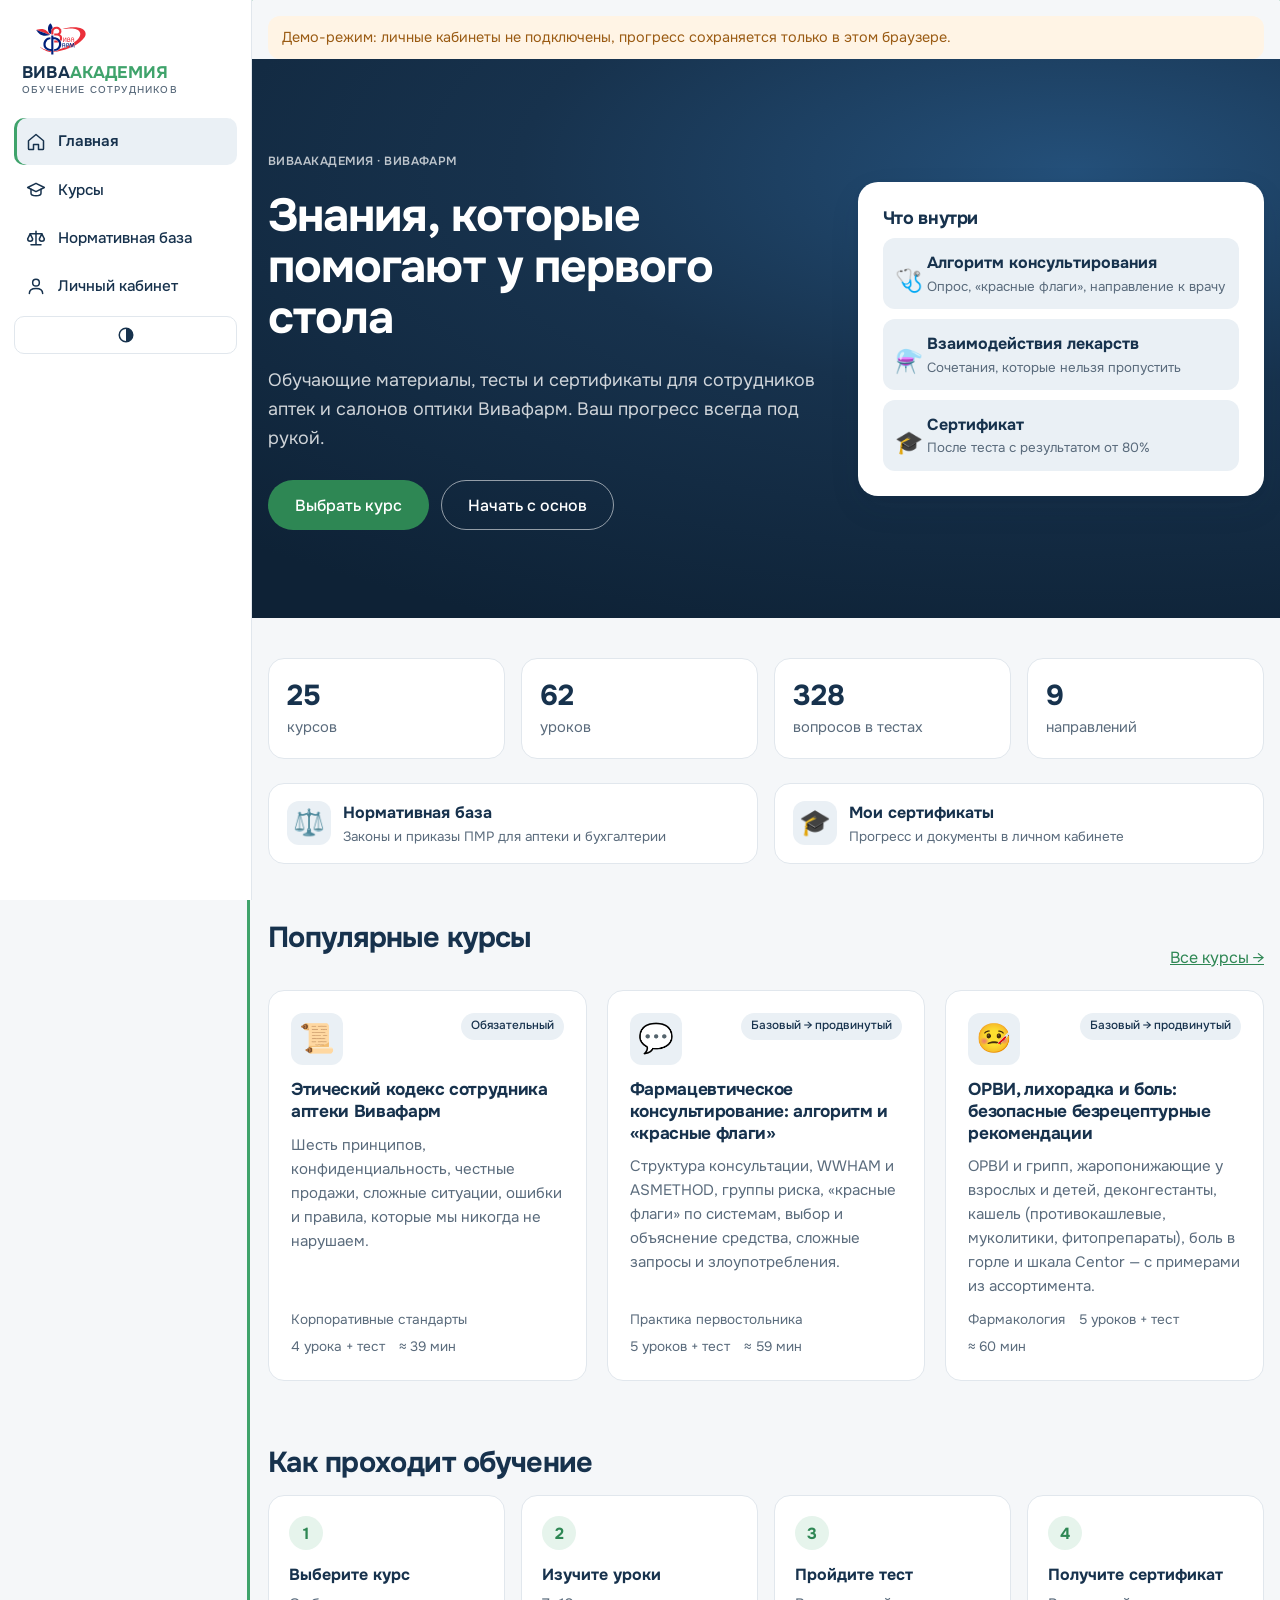
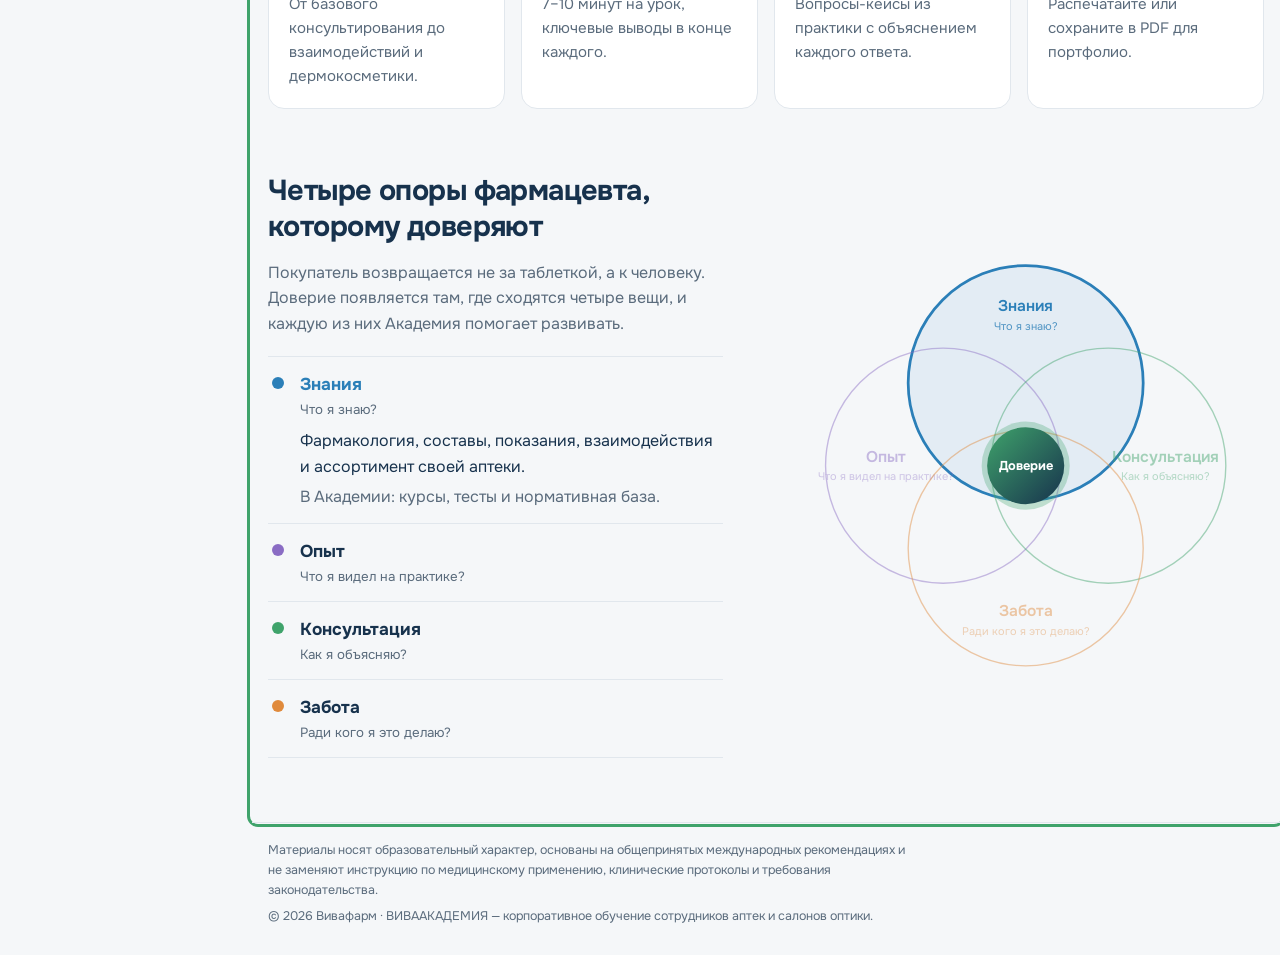
==== academy/index.html @ 9ed7f6a8 "Курсы для провизоров и фармацевтов, партия 1: консультирование, ОРВИ, аллергия, пищеварение - Каждый" ====
<!DOCTYPE html>
<html lang="ru">
<head>
  <meta charset="UTF-8">
  <meta name="viewport" content="width=device-width, initial-scale=1, viewport-fit=cover">
  <title>ВИВААКАДЕМИЯ — обучение сотрудников Вивафарм</title>
  <meta name="description" content="ВИВААКАДЕМИЯ — обучающая платформа сети аптек «Вивафарм»: курсы для фармацевтов и провизоров, тесты и сертификаты.">
  <meta name="theme-color" content="#17324d">
  <link rel="icon" type="image/svg+xml" href="img/logo-vivafarm.svg">
  <link rel="manifest" href="manifest.webmanifest">
  <link rel="apple-touch-icon" href="img/icon-180.png">
  <meta name="apple-mobile-web-app-capable" content="yes">
  <meta name="mobile-web-app-capable" content="yes">
  <meta name="apple-mobile-web-app-title" content="ВиваАкадемия">
  <meta name="apple-mobile-web-app-status-bar-style" content="default">
  <link rel="preconnect" href="https://fonts.googleapis.com">
  <link rel="preconnect" href="https://fonts.gstatic.com" crossorigin>
  <link href="https://fonts.googleapis.com/css2?family=Onest:wght@400;500;600;700&display=swap" rel="stylesheet">
  <link rel="stylesheet" href="css/style.css?v=__VERSION__">
</head>
<body>
  <a class="skip" href="#app">Перейти к содержанию</a>

  <header class="topbar">
    <div class="wrap topbar__inner">
      <a class="logo" href="#/" aria-label="ВИВААКАДЕМИЯ — на главную">
        <img class="logo__img" src="img/logo-vivafarm.svg" alt="Вивафарм" width="88" height="38">
        <span class="logo__divider" aria-hidden="true"></span>
        <span class="logo__text">ВИВА<b>АКАДЕМИЯ</b><small>обучение сотрудников</small></span>
      </a>
      <button class="menu-btn" aria-expanded="false" aria-controls="nav" aria-label="Меню">
        <span></span><span></span><span></span>
      </button>
      <nav id="nav" class="nav">
        <a href="#/" data-nav="home"><svg class="ico" viewBox="0 0 24 24" aria-hidden="true"><path d="M3 10.5 12 3l9 7.5V20a1 1 0 0 1-1 1h-5v-6h-6v6H4a1 1 0 0 1-1-1z"/></svg><span>Главная</span></a>
        <a href="#/courses" data-nav="courses"><svg class="ico" viewBox="0 0 24 24" aria-hidden="true"><path d="M2 9l10-5 10 5-10 5z"/><path d="M6 11.2V16c0 1.6 2.7 3 6 3s6-1.4 6-3v-4.8"/></svg><span>Курсы</span></a>
        <a href="#/events" data-nav="events"><svg class="ico" viewBox="0 0 24 24" aria-hidden="true"><rect x="3" y="5" width="18" height="16" rx="2"/><path d="M3 10h18M8 3v4M16 3v4"/></svg><span>Афиша</span></a>
        <a href="#/materials" data-nav="materials"><svg class="ico" viewBox="0 0 24 24" aria-hidden="true"><path d="M14 3H7a2 2 0 0 0-2 2v14a2 2 0 0 0 2 2h10a2 2 0 0 0 2-2V8z"/><path d="M14 3v5h5M9 13h6M9 17h6"/></svg><span>Материалы</span></a>
        <a href="#/law" data-nav="law"><svg class="ico" viewBox="0 0 24 24" aria-hidden="true"><path d="M12 4v16M6 20h12M5 7h14"/><path d="M5 7l-3 6a3 3 0 0 0 6 0zM19 7l-3 6a3 3 0 0 0 6 0z"/></svg><span>Нормативная база</span></a>
        <a href="#/profile" data-nav="profile"><svg class="ico" viewBox="0 0 24 24" aria-hidden="true"><circle cx="12" cy="8" r="4"/><path d="M4 21c0-4 3.6-6 8-6s8 2 8 6"/></svg><span>Личный кабинет</span></a>
        <a href="#/admin" data-nav="admin" hidden><svg class="ico" viewBox="0 0 24 24" aria-hidden="true"><path d="M4 20V11M10 20V5M16 20v-6M21 20H3"/></svg><span>Руководителю</span></a>
        <button class="nav-logout" type="button" hidden><svg class="ico" viewBox="0 0 24 24" aria-hidden="true"><path d="M15 4h4a1 1 0 0 1 1 1v14a1 1 0 0 1-1 1h-4M10 17l5-5-5-5M15 12H3"/></svg><span>Выйти</span></button>
        <button class="theme-btn" type="button" aria-label="Сменить тему"><svg viewBox="0 0 24 24" width="18" height="18" aria-hidden="true"><circle cx="12" cy="12" r="9" fill="none" stroke="currentColor" stroke-width="2"/><path d="M12 3a9 9 0 0 1 0 18z" fill="currentColor"/></svg></button>
      </nav>
    </div>
  </header>

  <main id="app" tabindex="-1"></main>

  <!-- Нижняя панель на телефоне: главное в одно касание -->
  <nav class="tabbar" aria-label="Быстрое меню">
    <a href="#/" data-nav="home"><svg class="ico" viewBox="0 0 24 24" aria-hidden="true"><path d="M3 10.5 12 3l9 7.5V20a1 1 0 0 1-1 1h-5v-6h-6v6H4a1 1 0 0 1-1-1z"/></svg><span>Главная</span></a>
    <a href="#/courses" data-nav="courses"><svg class="ico" viewBox="0 0 24 24" aria-hidden="true"><path d="M2 9l10-5 10 5-10 5z"/><path d="M6 11.2V16c0 1.6 2.7 3 6 3s6-1.4 6-3v-4.8"/></svg><span>Курсы</span></a>
    <a href="#/events" data-nav="events"><svg class="ico" viewBox="0 0 24 24" aria-hidden="true"><rect x="3" y="5" width="18" height="16" rx="2"/><path d="M3 10h18M8 3v4M16 3v4"/></svg><span>Афиша</span></a>
    <a href="#/materials" data-nav="materials"><svg class="ico" viewBox="0 0 24 24" aria-hidden="true"><path d="M14 3H7a2 2 0 0 0-2 2v14a2 2 0 0 0 2 2h10a2 2 0 0 0 2-2V8z"/><path d="M14 3v5h5M9 13h6M9 17h6"/></svg><span>Материалы</span></a>
    <a href="#/profile" data-nav="profile"><svg class="ico" viewBox="0 0 24 24" aria-hidden="true"><circle cx="12" cy="8" r="4"/><path d="M4 21c0-4 3.6-6 8-6s8 2 8 6"/></svg><span>Профиль</span></a>
  </nav>

  <footer class="footer">
    <div class="wrap footer__inner">
      <div class="footer__col">
        <h4>Обучение</h4>
        <a href="#/courses">Каталог курсов</a>
        <a href="#/profile">Личный кабинет</a>
        <a href="#/law">Нормативная база</a>
        <a href="#/law/buh">Бухгалтерия: касса и налоги</a>
      </div>
      <div class="footer__col">
        <h4>Вивафарм</h4>
        <a href="https://vivafarm.md" target="_blank" rel="noopener">Сайт сети аптек</a>
        <a href="https://vivafarm.md/catalog/" target="_blank" rel="noopener">Каталог товаров</a>
        <a href="https://vivafarm.md/contacts/stores/" target="_blank" rel="noopener">Список аптек</a>
      </div>
      <div class="footer__col footer__contacts">
        <h4>Контакты</h4>
        <a href="tel:1545">Телефон: 15-45</a>
        <a href="mailto:office@vivafarm.md">office@vivafarm.md</a>
        <span>г. Тирасполь, ул. XX Партсъезда, 58Б</span>
      </div>
      <p class="disclaimer">Материалы носят образовательный характер, основаны на общепринятых международных рекомендациях и не заменяют инструкцию по медицинскому применению, клинические протоколы и требования законодательства.</p>
      <p class="footer__copy">© 2026 Вивафарм · ВИВААКАДЕМИЯ — корпоративное обучение сотрудников аптек и салонов оптики.</p>
    </div>
  </footer>

  <dialog id="modal" class="modal"></dialog>
  <div id="toast" class="toast" role="status" aria-live="polite"></div>

  <script>window.APP_VERSION = '__VERSION__';</script>
  <script src="js/data.js?v=__VERSION__"></script>
  <script src="js/data-pro.js?v=__VERSION__"></script>
  <script src="js/data-viva.js?v=__VERSION__"></script>
  <script src="js/law.js?v=__VERSION__"></script>
  <script src="js/team.js?v=__VERSION__"></script>
  <script src="js/app.js?v=__VERSION__"></script>
</body>
</html>
---- academy/css/style.css ----
:root {
  --bg: #f7f7f7;
  --surface: #ffffff;
  --surface-2: #f2f3f6;
  --text: #333333;
  --heading: #1f1f1f;
  --muted: #6b6b6b;
  --border: #e5e5e5;
  --brand: #eb303a;
  --primary: #d1232e;
  --primary-strong: #ad1b25;
  --primary-soft: #fdecee;
  --on-primary: #ffffff;
  --navy: #001f7a;
  --navy-soft: #e9edf8;
  --accent: #23874f;
  --accent-soft: #e5f4eb;
  --warn: #b4540f;
  --warn-soft: #fdf1e6;
  --danger: #c4161c;
  --hero-bg: linear-gradient(115deg, #f6f1ea 0%, #fbf9f6 55%, #efe9e1 100%);
  --footer-bg: #333333;
  --shadow: 0 2px 4px rgba(0, 0, 0, .04), 0 10px 28px rgba(0, 0, 0, .07);
  --radius: 8px;
  --font-head: 'Montserrat', Arial, sans-serif;
  --font-body: 'Montserrat', Arial, sans-serif;
  color-scheme: light;
}

@media (prefers-color-scheme: dark) {
  :root:not([data-theme="light"]) {
    --bg: #121318;
    --surface: #1b1d24;
    --surface-2: #242731;
    --text: #e8e8ec;
    --heading: #f4f4f6;
    --muted: #a5a8b3;
    --border: #30333e;
    --brand: #ff5a62;
    --primary: #ff5a62;
    --primary-strong: #ff8086;
    --primary-soft: #3b1d21;
    --on-primary: #1b0a0c;
    --navy: #9db0ff;
    --navy-soft: #20263d;
    --accent: #52c785;
    --accent-soft: #16301f;
    --warn: #f0a062;
    --warn-soft: #3a2616;
    --danger: #ff7b80;
    --hero-bg: linear-gradient(115deg, #1d1b1a 0%, #18191d 55%, #1f1c1a 100%);
    --footer-bg: #0c0d10;
    --shadow: 0 2px 4px rgba(0, 0, 0, .3), 0 10px 28px rgba(0, 0, 0, .3);
    color-scheme: dark;
  }
}
:root[data-theme="dark"] {
  --bg: #121318;
  --surface: #1b1d24;
  --surface-2: #242731;
  --text: #e8e8ec;
  --heading: #f4f4f6;
  --muted: #a5a8b3;
  --border: #30333e;
  --brand: #ff5a62;
  --primary: #ff5a62;
  --primary-strong: #ff8086;
  --primary-soft: #3b1d21;
  --on-primary: #1b0a0c;
  --navy: #9db0ff;
  --navy-soft: #20263d;
  --accent: #52c785;
  --accent-soft: #16301f;
  --warn: #f0a062;
  --warn-soft: #3a2616;
  --danger: #ff7b80;
  --hero-bg: linear-gradient(115deg, #1d1b1a 0%, #18191d 55%, #1f1c1a 100%);
  --footer-bg: #0c0d10;
  --shadow: 0 2px 4px rgba(0, 0, 0, .3), 0 10px 28px rgba(0, 0, 0, .3);
  color-scheme: dark;
}

* { box-sizing: border-box; }
html { -webkit-text-size-adjust: 100%; }
body {
  margin: 0;
  background: var(--bg);
  color: var(--text);
  font: 16px/1.6 var(--font-body);
  min-height: 100vh;
  display: flex;
  flex-direction: column;
}
main { flex: 1; outline: none; }
h1, h2, h3 { font-family: var(--font-head); line-height: 1.25; margin: 0 0 .5em; }
h1 { font-size: clamp(1.8rem, 4.5vw, 2.8rem); letter-spacing: -.01em; }
h2 { font-size: clamp(1.35rem, 3vw, 1.8rem); }
h3 { font-size: 1.12rem; margin-top: 1.6em; }
p { margin: 0 0 1em; }
a { color: var(--primary); }
img { max-width: 100%; }
.muted { color: var(--muted); }
.wrap { max-width: 1120px; margin: 0 auto; padding: 0 16px; }
.narrow { max-width: 780px; }

.skip { position: absolute; left: -999px; top: 8px; background: var(--primary); color: #fff; padding: 8px 12px; border-radius: 8px; z-index: 100; }
.skip:focus { left: 8px; }
:focus-visible { outline: 3px solid var(--primary); outline-offset: 2px; border-radius: 6px; }

/* ── Header ── */
.topbar {
  position: sticky; top: 0; z-index: 20;
  background: color-mix(in srgb, var(--surface) 88%, transparent);
  backdrop-filter: blur(10px);
  border-bottom: 1px solid var(--border);
}
.topbar__inner { display: flex; align-items: center; justify-content: space-between; height: 64px; }
.logo { display: flex; align-items: center; gap: 10px; text-decoration: none; color: var(--text); }
.logo__mark { color: var(--primary); display: flex; }
.logo__text { font-family: var(--font-head); font-size: 1.15rem; font-weight: 600; }
.logo__text b { color: var(--primary); font-weight: 700; }
.nav { display: flex; align-items: center; gap: 4px; }
.nav a {
  text-decoration: none; color: var(--muted); font-weight: 500;
  padding: 8px 14px; border-radius: 10px;
}
.nav a:hover { color: var(--text); background: var(--surface-2); }
.nav a.active { color: var(--primary); background: var(--primary-soft); }
.theme-btn {
  border: 1px solid var(--border); background: var(--surface); color: var(--text);
  width: 38px; height: 38px; border-radius: 10px; cursor: pointer; margin-left: 6px;
  display: inline-grid; place-items: center;
}
.menu-btn { display: none; background: none; border: 0; padding: 8px; cursor: pointer; }
.menu-btn span { display: block; width: 22px; height: 2px; background: var(--text); margin: 5px 0; border-radius: 2px; }

@media (max-width: 1300px) {
  .menu-btn { display: block; }
  .nav {
    position: absolute; top: 64px; left: 0; right: 0;
    flex-direction: column; align-items: stretch; gap: 0;
    background: var(--surface); border-bottom: 1px solid var(--border);
    padding: 8px 16px 16px; display: none;
  }
  .nav.open { display: flex; }
  .nav a { padding: 12px; }
  .theme-btn { margin: 8px 0 0; width: 100%; }
}

/* ── Buttons ── */
.btn {
  display: inline-flex; align-items: center; justify-content: center; gap: 8px;
  font: 600 .98rem var(--font-body);
  padding: 12px 22px; border-radius: 12px; border: 1px solid transparent;
  cursor: pointer; text-decoration: none; transition: transform .15s, background .15s;
}
.btn:active { transform: translateY(1px); }
.btn--primary { background: var(--primary); color: var(--on-primary); }
.btn--primary:hover { background: var(--primary-strong); }
.btn--ghost { background: var(--surface); color: var(--text); border-color: var(--border); }
.btn--ghost:hover { background: var(--surface-2); }
.btn--sm { padding: 8px 14px; font-size: .9rem; border-radius: 10px; }
.btn[disabled] { opacity: .5; cursor: not-allowed; }
.btn-row { display: flex; flex-wrap: wrap; gap: 12px; }

/* ── Hero ── */
.hero { padding: 56px 0 40px; }
.hero__grid { display: grid; grid-template-columns: 1.15fr .85fr; gap: 40px; align-items: center; }
.eyebrow {
  display: inline-block; font-size: .82rem; font-weight: 600; letter-spacing: .04em; text-transform: uppercase;
  color: var(--accent); background: var(--accent-soft); padding: 6px 12px; border-radius: 999px; margin-bottom: 16px;
}
.hero p.lead { font-size: 1.15rem; color: var(--muted); max-width: 560px; margin-bottom: 28px; }
.hero__card {
  background: var(--surface); border: 1px solid var(--border); border-radius: 24px; padding: 24px;
  box-shadow: var(--shadow);
}
.hero__card h3 { margin-top: 0; }
.mini-list { list-style: none; padding: 0; margin: 0; display: grid; gap: 10px; }
.mini-list li { display: flex; gap: 12px; align-items: center; padding: 12px; background: var(--surface-2); border-radius: 12px; }
.mini-list .ico { font-size: 1.4rem; }
.mini-list small { display: block; color: var(--muted); }
@media (max-width: 860px) { .hero__grid { grid-template-columns: 1fr; } .hero { padding-top: 32px; } }

.stats { display: grid; grid-template-columns: repeat(4, 1fr); gap: 16px; margin: 8px 0 56px; }
.stat { background: var(--surface); border: 1px solid var(--border); border-radius: var(--radius); padding: 18px; }
.stat b { display: block; font: 700 1.8rem var(--font-head); color: var(--primary); }
.stat span { color: var(--muted); font-size: .92rem; }
@media (max-width: 720px) { .stats { grid-template-columns: repeat(2, 1fr); } }

.section { margin-bottom: 64px; }
.section__head { display: flex; justify-content: space-between; align-items: end; gap: 16px; flex-wrap: wrap; margin-bottom: 20px; }
.section__head p { margin: 0; color: var(--muted); }

.how { display: grid; grid-template-columns: repeat(4, 1fr); gap: 16px; counter-reset: how; }
.how div { background: var(--surface); border: 1px solid var(--border); border-radius: var(--radius); padding: 20px; position: relative; }
.how div::before {
  counter-increment: how; content: counter(how);
  display: inline-grid; place-items: center; width: 34px; height: 34px; border-radius: 10px;
  background: var(--primary-soft); color: var(--primary); font: 700 1rem var(--font-head); margin-bottom: 12px;
}
.how b { display: block; margin-bottom: 4px; }
.how p { margin: 0; color: var(--muted); font-size: .94rem; }
@media (max-width: 860px) { .how { grid-template-columns: 1fr 1fr; } }
@media (max-width: 520px) { .how { grid-template-columns: 1fr; } }

/* ── Courses grid ── */
.filters { display: flex; flex-wrap: wrap; gap: 8px; margin-bottom: 16px; }
.chip {
  border: 1px solid var(--border); background: var(--surface); color: var(--text);
  padding: 8px 14px; border-radius: 999px; cursor: pointer; font: 500 .9rem var(--font-body);
}
.chip[aria-pressed="true"] { background: var(--primary); border-color: var(--primary); color: var(--on-primary); }
.search {
  width: 100%; max-width: 420px; padding: 12px 16px; border-radius: 12px;
  border: 1px solid var(--border); background: var(--surface); color: var(--text); font: inherit; margin-bottom: 16px;
}
.grid { display: grid; grid-template-columns: repeat(auto-fill, minmax(300px, 1fr)); gap: 20px; }
@media (max-width: 360px) { .grid { grid-template-columns: 1fr; } }
.card {
  background: var(--surface); border: 1px solid var(--border); border-radius: var(--radius);
  padding: 22px; display: flex; flex-direction: column; gap: 10px;
  text-decoration: none; color: inherit; transition: transform .15s, box-shadow .15s, border-color .15s;
}
.card:hover { transform: translateY(-2px); box-shadow: var(--shadow); border-color: var(--primary); }
.card__top { display: flex; justify-content: space-between; align-items: start; gap: 8px; }
.card__icon { font-size: 1.8rem; width: 52px; height: 52px; display: grid; place-items: center; background: var(--surface-2); border-radius: 14px; }
.card h3 { margin: 4px 0 0; font-size: 1.08rem; }
.card p { margin: 0; color: var(--muted); font-size: .94rem; flex: 1; }
.meta { display: flex; flex-wrap: wrap; gap: 6px 14px; color: var(--muted); font-size: .85rem; }
.badge { font-size: .76rem; font-weight: 600; padding: 4px 10px; border-radius: 999px; background: var(--primary-soft); color: var(--primary); white-space: nowrap; }
.badge--done { background: var(--accent-soft); color: var(--accent); }
.empty { padding: 40px; text-align: center; color: var(--muted); background: var(--surface); border: 1px dashed var(--border); border-radius: var(--radius); }

.progress { height: 8px; background: var(--surface-2); border-radius: 99px; overflow: hidden; }
.progress > i { display: block; height: 100%; background: var(--accent); border-radius: 99px; transition: width .4s; }

/* ── Course page ── */
.crumbs { font-size: .9rem; color: var(--muted); margin: 24px 0 16px; }
.crumbs a { color: var(--muted); }
.course-head {
  background: var(--surface); border: 1px solid var(--border); border-radius: 24px; padding: 28px;
  display: grid; grid-template-columns: 1fr 280px; gap: 28px; margin-bottom: 28px;
}
.course-head .card__icon { width: 64px; height: 64px; font-size: 2.2rem; margin-bottom: 12px; }
.course-head aside { background: var(--surface-2); border-radius: var(--radius); padding: 20px; align-self: start; }
.course-head aside .btn { width: 100%; margin-top: 14px; }
@media (max-width: 820px) { .course-head { grid-template-columns: 1fr; padding: 20px; } }

.lesson-list { list-style: none; padding: 0; margin: 0 0 28px; display: grid; gap: 10px; }
.lesson-list a {
  display: flex; align-items: center; gap: 14px; padding: 16px 18px;
  background: var(--surface); border: 1px solid var(--border); border-radius: 14px;
  text-decoration: none; color: var(--text);
}
.lesson-list a:hover { border-color: var(--primary); }
.lesson-num {
  flex: none; width: 36px; height: 36px; border-radius: 50%; display: grid; place-items: center;
  background: var(--surface-2); color: var(--muted); font-weight: 600;
}
.done .lesson-num { background: var(--accent); color: var(--on-primary); }
.lesson-list .t { flex: 1; }
.lesson-list small { color: var(--muted); }
.quiz-link .lesson-num { background: var(--primary-soft); color: var(--primary); }

/* ── Lesson ── */
.lesson { background: var(--surface); border: 1px solid var(--border); border-radius: 24px; padding: clamp(20px, 4vw, 40px); margin-bottom: 24px; }
.lesson h1 { font-size: clamp(1.5rem, 3.5vw, 2.1rem); }
.lesson ul, .lesson ol { padding-left: 1.3em; }
.lesson li { margin-bottom: .4em; }
.note { background: var(--primary-soft); border-left: 4px solid var(--primary); padding: 14px 18px; border-radius: 10px; margin: 20px 0; }
.note.warn { background: var(--warn-soft); border-color: var(--warn); }
.flags li::marker { content: '⚑  '; color: var(--danger); }
.steps { display: grid; gap: 8px; margin: 16px 0; }
.step { display: flex; flex-wrap: wrap; gap: 4px 10px; align-items: baseline; padding: 12px 16px; background: var(--surface-2); border-radius: 12px; }
.step b { color: var(--primary); font-family: var(--font-head); }
.step span { color: var(--muted); }
.dialog { border: 1px solid var(--border); border-radius: 14px; padding: 16px 18px; margin: 16px 0; background: var(--bg); }
.dialog p { margin: 0 0 .6em; }
.dialog p:last-child { margin: 0; }
.dialog em { font-style: normal; font-weight: 600; color: var(--primary); }
.pair { padding: 14px 16px; border: 1px solid var(--border); border-radius: 12px; margin-bottom: 10px; }
.pair b { display: block; color: var(--danger); margin-bottom: 2px; }
.pair span { color: var(--muted); }
.takeaways { background: var(--accent-soft); border-radius: var(--radius); padding: 20px 24px; margin-top: 28px; }
.takeaways h3 { margin-top: 0; color: var(--accent); }
.takeaways ul { margin: 0; }
.lesson-nav { display: flex; justify-content: space-between; gap: 12px; flex-wrap: wrap; margin-bottom: 48px; }

/* ── Quiz ── */
.quiz { background: var(--surface); border: 1px solid var(--border); border-radius: 24px; padding: clamp(20px, 4vw, 36px); margin-bottom: 48px; }
.quiz__top { display: flex; justify-content: space-between; color: var(--muted); font-size: .9rem; margin-bottom: 10px; }
.quiz .progress { margin-bottom: 24px; }
.quiz h2 { font-size: 1.3rem; }
.options { display: grid; gap: 10px; margin: 20px 0; }
.option {
  text-align: left; padding: 14px 16px; border-radius: 12px; border: 2px solid var(--border);
  background: var(--surface); color: var(--text); font: inherit; cursor: pointer;
}
.option:hover:not([disabled]) { border-color: var(--primary); }
.option.correct { border-color: var(--accent); background: var(--accent-soft); }
.option.wrong { border-color: var(--danger); background: var(--warn-soft); }
.option[disabled] { cursor: default; }
.explain { padding: 14px 16px; border-radius: 12px; background: var(--surface-2); margin-bottom: 20px; }
.result { text-align: center; padding: 12px 0; }
.result__score { font: 700 3.4rem var(--font-head); color: var(--primary); }
.result.pass .result__score { color: var(--accent); }

/* ── Profile ── */
.profile-grid { display: grid; grid-template-columns: 320px 1fr; gap: 24px; margin: 24px 0 48px; align-items: start; }
@media (max-width: 860px) { .profile-grid { grid-template-columns: 1fr; } }
.panel { background: var(--surface); border: 1px solid var(--border); border-radius: var(--radius); padding: 22px; }
.panel h3 { margin-top: 0; }
.field { display: grid; gap: 6px; margin-bottom: 14px; }
.field input {
  padding: 12px 14px; border-radius: 10px; border: 1px solid var(--border); background: var(--bg); color: var(--text); font: inherit;
}
.ring { width: 140px; height: 140px; margin: 8px auto 16px; display: block; }
.row-list { list-style: none; padding: 0; margin: 0; display: grid; gap: 10px; }
.row-list li { display: flex; align-items: center; gap: 14px; padding: 14px; border: 1px solid var(--border); border-radius: 12px; flex-wrap: wrap; }
.row-list .grow { flex: 1; min-width: 180px; }
.row-list .progress { margin-top: 8px; }

/* ── Certificate ── */
.cert-wrap { padding: 24px 0 48px; }
.cert {
  background: #fffdf8; color: #17313d; max-width: 900px; margin: 0 auto 24px;
  border: 10px solid #13708a; outline: 2px solid #c9a24a; outline-offset: -22px;
  padding: clamp(28px, 6vw, 64px); text-align: center; border-radius: 6px;
}
.cert .logo__text { font-size: 1.4rem; }
.cert .logo__text b { color: #13708a; }
.cert h1 { font-size: clamp(1.6rem, 5vw, 2.6rem); color: #13708a; margin: 20px 0 6px; letter-spacing: .06em; text-transform: uppercase; }
.cert .name { font: 600 clamp(1.4rem, 4vw, 2.2rem) var(--font-head); border-bottom: 2px solid #c9a24a; display: inline-block; padding: 0 20px 6px; margin: 16px 0; }
.cert .course { font-size: 1.2rem; font-weight: 600; margin: 8px 0 24px; }
.cert .cert__foot { display: flex; justify-content: space-between; gap: 16px; flex-wrap: wrap; font-size: .9rem; color: #5b7380; margin-top: 32px; }

.toast {
  position: fixed; left: 50%; bottom: 24px; transform: translateX(-50%) translateY(120px);
  background: var(--text); color: var(--bg); padding: 12px 20px; border-radius: 12px; font-weight: 500;
  transition: transform .3s, opacity .3s; z-index: 50; max-width: calc(100% - 32px);
  opacity: 0; visibility: hidden;
}
.toast.show { transform: translateX(-50%) translateY(0); opacity: 1; visibility: visible; }

/* ── Footer ── */
.footer { border-top: 1px solid var(--border); background: var(--surface); padding: 28px 0; margin-top: auto; }
.footer__inner { display: grid; grid-template-columns: 1fr 2fr; gap: 24px; }
.footer p { margin: 6px 0 0; font-size: .9rem; }
.disclaimer { color: var(--muted); }
@media (max-width: 720px) { .footer__inner { grid-template-columns: 1fr; } }

@media print {
  .topbar, .footer, .no-print, .toast, .skip { display: none !important; }
  body { background: #fff; }
  .cert-wrap { padding: 0; }
  .cert { margin: 0; max-width: none; }
}

@media (prefers-reduced-motion: reduce) {
  * { transition: none !important; }
}

/* ── Личные кабинеты ── */
.nav-logout {
  border: 0; background: none; color: var(--muted); font: 500 1rem var(--font-body);
  padding: 8px 14px; border-radius: 10px; cursor: pointer;
}
.nav-logout:hover { color: var(--text); background: var(--surface-2); }
[hidden] { display: none !important; }
.small { font-size: .88rem; }
.btn--block { width: 100%; }
.btn--danger { background: var(--danger); color: var(--on-primary); }
.demo-banner {
  margin: 16px 0 0; padding: 10px 14px; border-radius: 12px;
  background: var(--warn-soft); color: var(--warn); font-size: .9rem;
}
.form-error { margin: 0 0 12px; padding: 10px 14px; border-radius: 10px; background: var(--warn-soft); color: var(--danger); font-size: .92rem; }
.auth { padding: 40px 16px 64px; display: flex; justify-content: center; }
.auth__panel { width: 100%; max-width: 440px; padding: 28px; }
.auth__panel h1 { font-size: 1.6rem; }
.auth__alt { margin: 18px 0 0; text-align: center; color: var(--muted); }
.field input, .field textarea, .field select, .toolbar select, .toolbar .search {
  width: 100%; padding: 11px 14px; border-radius: 10px; border: 1px solid var(--border);
  background: var(--bg); color: var(--text); font: inherit;
}
.field textarea { resize: vertical; font-size: .92rem; }
.field label { font-weight: 500; font-size: .94rem; }
.field-row { display: grid; grid-template-columns: 1fr 1fr; gap: 12px; }
@media (max-width: 520px) { .field-row { grid-template-columns: 1fr; } }
.input-with-btn { display: flex; gap: 8px; }
.input-with-btn input { flex: 1; min-width: 0; }
.check { display: flex; align-items: center; gap: 8px; margin-bottom: 14px; cursor: pointer; }
.check input { width: 18px; height: 18px; accent-color: var(--primary); }
.panel-details { margin-top: 16px; border-top: 1px solid var(--border); padding-top: 12px; }
.panel-details summary { cursor: pointer; font-weight: 500; margin-bottom: 12px; }
.cert__verify { font-size: .78rem; color: #5b7380; margin: 14px 0 0; word-break: break-all; }
code { background: var(--surface-2); padding: 1px 6px; border-radius: 6px; font-size: .9em; }

/* Кабинет руководителя */
.admin-grid { display: grid; grid-template-columns: 1fr 300px; gap: 20px; margin-bottom: 48px; align-items: start; }
.admin-side { display: grid; gap: 20px; }
@media (max-width: 1000px) { .admin-grid { grid-template-columns: 1fr; } }
.toolbar { display: grid; grid-template-columns: 1fr 180px 160px; gap: 10px; margin-bottom: 8px; }
.toolbar .search { max-width: none; margin: 0; }
@media (max-width: 720px) { .toolbar { grid-template-columns: 1fr; } }
.table-wrap { overflow-x: auto; margin: 0 -22px -22px; padding: 0 22px 22px; }
.table { width: 100%; border-collapse: collapse; min-width: 680px; font-size: .94rem; }
.table th { text-align: left; font-weight: 600; color: var(--muted); font-size: .82rem; text-transform: uppercase; letter-spacing: .03em; padding: 10px 8px; border-bottom: 1px solid var(--border); }
.table td { padding: 12px 8px; border-bottom: 1px solid var(--border); vertical-align: top; }
.table td small { display: block; color: var(--muted); font-size: .82rem; }
.table .t-progress { min-width: 120px; }
.table .t-progress span { display: block; font-weight: 600; margin-bottom: 4px; }
.table .t-num { white-space: nowrap; }
.table .t-actions { text-align: right; }
.table tr.is-blocked td { opacity: .55; }
.detail-row td { background: var(--surface-2); }
.link-btn { background: none; border: 0; padding: 0; color: var(--text); font: inherit; cursor: pointer; text-align: left; }
.link-btn:hover { color: var(--primary); text-decoration: underline; }
.detail-list { list-style: none; margin: 0; padding: 0; display: grid; gap: 8px; }
.detail-list li { display: flex; justify-content: space-between; align-items: center; gap: 10px; flex-wrap: wrap; }
.badge--warn { background: var(--warn-soft); color: var(--warn); }
.branch-list { list-style: none; margin: 0; padding: 0; display: grid; gap: 14px; }
.branch-list small { display: block; color: var(--muted); margin-bottom: 4px; }

.modal {
  border: 1px solid var(--border); border-radius: 20px; padding: 0; width: min(560px, calc(100% - 32px));
  background: var(--surface); color: var(--text); box-shadow: var(--shadow);
}
.modal::backdrop { background: rgba(8, 24, 31, .5); }
.modal__body { padding: 24px; max-height: calc(100vh - 64px); overflow-y: auto; }
.modal__body h2 { margin-bottom: 16px; }
.danger-zone { display: flex; gap: 10px; flex-wrap: wrap; margin-top: 20px; padding-top: 16px; border-top: 1px solid var(--border); }
.cred-list { max-height: 260px; overflow-y: auto; padding-left: 1.2em; font-size: .92rem; }

/* ═════════ Фирменный стиль «Вивафарм» ═════════
   Красный #EB303A и тёмно-синий #001F7A из логотипа, Montserrat,
   строгие формы и прописные кнопки — как на vivafarm.md. */

body { font-size: 15px; line-height: 1.65; }
h1, h2, h3 { color: var(--heading); font-weight: 700; letter-spacing: 0; }
h1 { font-size: clamp(1.7rem, 4vw, 2.5rem); }
a { color: var(--primary); }
:focus-visible { outline-color: var(--brand); }

/* Шапка */
.topbar { background: var(--surface); backdrop-filter: none; }
.topbar__inner { height: 76px; }
.logo { gap: 14px; }
.logo__img { height: 40px; width: auto; display: block; }
.logo__divider { width: 1px; height: 34px; background: var(--border); }
.logo__text { font-size: 1.05rem; font-weight: 700; line-height: 1.1; color: var(--navy); }
.logo__text b { color: var(--brand); }
.logo__text small {
  display: block; font-size: .62rem; font-weight: 500; color: var(--muted);
  text-transform: uppercase; letter-spacing: .12em; margin-top: 3px;
}
@media (max-width: 420px) { .logo__divider, .logo__text small { display: none; } .logo { gap: 10px; } .logo__img { height: 34px; } }
.nav a, .nav-logout { color: var(--text); font-size: .9rem; font-weight: 500; border-radius: 0; padding: 8px 12px; }
.nav a:hover, .nav-logout:hover { background: none; color: var(--brand); }
.nav a.active { background: none; color: var(--brand); box-shadow: inset 0 -2px 0 var(--brand); }
.theme-btn { border-radius: 4px; }
@media (max-width: 1300px) {
  .nav { top: 76px; }
  .nav a.active { box-shadow: inset 3px 0 0 var(--brand); }
}

/* Кнопки */
.btn {
  border-radius: 4px; text-transform: uppercase; letter-spacing: .08em;
  font: 600 .78rem var(--font-body); padding: 15px 26px;
}
.btn--primary { background: var(--primary); color: var(--on-primary); }
.btn--primary:hover { background: var(--primary-strong); }
.btn--ghost { background: transparent; color: var(--primary); border-color: color-mix(in srgb, var(--primary) 45%, transparent); }
.btn--ghost:hover { background: var(--primary-soft); }
.btn--sm { padding: 10px 16px; font-size: .72rem; border-radius: 4px; }
.btn--danger { background: var(--danger); }

/* Первый экран */
.hero { background: var(--hero-bg); padding: 64px 0 56px; margin-bottom: 40px; border-bottom: 1px solid var(--border); }
.eyebrow {
  background: none; padding: 0; border-radius: 0; color: var(--muted);
  font-weight: 500; font-size: .74rem; letter-spacing: .14em; margin-bottom: 18px;
}
.hero p.lead { font-size: 1.12rem; color: var(--text); }
.hero__card { border-radius: var(--radius); box-shadow: var(--shadow); border-color: transparent; }
.mini-list li { border-radius: 6px; }
.stat { border-radius: var(--radius); }
.stat b { color: var(--navy); }

/* Карточки курсов */
.card { border-radius: 6px; }
.card:hover { transform: none; border-color: var(--brand); box-shadow: var(--shadow); }
.card__icon { border-radius: 6px; }
.badge {
  border-radius: 3px; background: var(--navy-soft); color: var(--navy);
  text-transform: uppercase; letter-spacing: .06em; font-size: .66rem; padding: 4px 8px;
}
.badge--done { background: var(--accent-soft); color: var(--accent); }
.badge--warn { background: var(--warn-soft); color: var(--warn); }

/* Фильтры — вкладки с красным подчёркиванием, как «Хит / Советуем / Новинка» */
.filters { gap: 4px 22px; border-bottom: 1px solid var(--border); margin-bottom: 24px; }
.chip {
  border: 0; border-radius: 0; background: none; color: var(--muted);
  padding: 10px 0; font-size: .9rem; font-weight: 500;
}
.chip:hover { color: var(--text); }
.chip[aria-pressed="true"] { background: none; color: var(--heading); box-shadow: inset 0 -2px 0 var(--brand); }
.search { border-radius: 4px; }

.how div { border-radius: var(--radius); }
.how div::before { background: var(--primary-soft); color: var(--brand); border-radius: 4px; }

/* Курс, урок, тест */
.course-head, .lesson, .quiz { border-radius: var(--radius); }
.course-head aside { border-radius: 6px; }
.lesson-list a { border-radius: 6px; }
.lesson-list a:hover { border-color: var(--brand); }
.quiz-link .lesson-num { background: var(--primary-soft); color: var(--brand); }
.note { background: var(--navy-soft); border-left-color: var(--navy); border-radius: 4px; }
.note.warn { background: var(--primary-soft); border-left-color: var(--brand); }
.flags li::marker { color: var(--brand); }
.step { border-radius: 6px; }
.step b { color: var(--navy); }
.dialog { border-radius: 6px; }
.dialog em { color: var(--navy); }
.pair { border-radius: 6px; }
.pair b { color: var(--navy); }
.takeaways { border-radius: 6px; }
.option { border-radius: 6px; border-width: 1px; }
.option:hover:not([disabled]) { border-color: var(--brand); }
.option.correct { border-width: 2px; }
.option.wrong { border-width: 2px; background: var(--primary-soft); }
.result__score { color: var(--navy); }
.panel, .modal { border-radius: var(--radius); }
.field input, .field textarea, .field select, .toolbar select, .toolbar .search { border-radius: 4px; }

/* Сертификат */
.cert { border-color: #001f7a; outline-color: #eb303a; }
.cert h1 { color: #001f7a; }
.cert .logo__img { height: 54px; }
.cert .name { border-bottom-color: #eb303a; color: #1f1f1f; }

/* Тёмная тема: логотип на светлой подложке */
@media (prefers-color-scheme: dark) {
  :root:not([data-theme="light"]) .topbar .logo__img { background: #fff; border-radius: 4px; padding: 3px 5px; }
}
:root[data-theme="dark"] .topbar .logo__img { background: #fff; border-radius: 4px; padding: 3px 5px; }

/* Подвал как на vivafarm.md */
.footer { background: var(--footer-bg); border-top: 0; color: #bdbdbd; padding: 48px 0 28px; }
.footer__inner { grid-template-columns: repeat(3, minmax(0, 1fr)) 1.4fr; gap: 28px 32px; }
.footer__col { display: grid; gap: 10px; align-content: start; }
.footer h4 { margin: 0 0 6px; color: #fff; font: 700 .8rem var(--font-head); text-transform: uppercase; letter-spacing: .06em; }
.footer a { color: #bdbdbd; text-decoration: none; font-size: .88rem; }
.footer a:hover { color: #fff; }
.footer__contacts span { font-size: .88rem; }
.footer .disclaimer { color: #9a9a9a; font-size: .8rem; margin: 0; }
.footer__copy { grid-column: 1 / -1; margin: 12px 0 0; padding-top: 22px; border-top: 1px solid rgba(255, 255, 255, .12); color: #9a9a9a; font-size: .82rem; }
@media (max-width: 860px) { .footer__inner { grid-template-columns: 1fr 1fr; } .footer .disclaimer { grid-column: 1 / -1; } }
@media (max-width: 480px) { .footer__inner { grid-template-columns: 1fr; } }
.cert .logo__text { color: #001f7a; }
.cert .logo__text b { color: #eb303a; }
.cert .logo__divider { background: #d9d9d9; }

/* Листы доступа по аптекам */
.sheet-list { list-style: none; margin: 0; padding: 0; max-height: 320px; overflow-y: auto; border-top: 1px solid var(--border); }
.sheet-list li { display: flex; justify-content: space-between; align-items: center; gap: 10px; padding: 10px 0; border-bottom: 1px solid var(--border); flex-wrap: wrap; }
.sheet-list small { display: block; color: var(--muted); }
.sheet-list .btn-row { gap: 6px; }
#print-sheets { display: none; }
@media print {
  @page { margin: 15mm; }
  body.printing > *:not(#print-sheets) { display: none !important; }
  body.printing #print-sheets { display: block; }
  .sheet { page-break-after: always; break-after: page; color: #000; font-size: 11pt; }
  .sheet:last-child { page-break-after: auto; break-after: auto; }
  .sheet__head { display: flex; align-items: center; gap: 14px; border-bottom: 2px solid #eb303a; padding-bottom: 8px; margin-bottom: 10px; }
  .sheet__head b { display: block; font-size: 14pt; color: #001f7a; }
  .sheet__head span { color: #444; }
  .sheet__steps { margin: 0 0 12px; padding-left: 1.3em; }
  .sheet__table { width: 100%; border-collapse: collapse; }
  .sheet__table th, .sheet__table td { border: 1px solid #999; padding: 5px 8px; text-align: left; }
  .sheet__table th { background: #f2f2f2; }
  .sheet__table td:nth-child(3), .sheet__table td:nth-child(4) { font-family: 'Courier New', monospace; font-size: 11.5pt; }
  .sheet__table tr { page-break-inside: avoid; }
  .sheet__note { margin-top: 10px; font-size: 9pt; color: #444; }
}

/* ═════════ Быстрые ссылки на главной ═════════ */
.quick-links { display: grid; grid-template-columns: repeat(auto-fit, minmax(240px, 1fr)); gap: 16px; margin: -32px 0 56px; }
.quick-link {
  display: grid; grid-template-columns: 44px 1fr; grid-template-rows: auto auto; column-gap: 12px; align-items: center;
  padding: 16px 18px; background: var(--surface); border: 1px solid var(--border); border-radius: var(--radius);
  text-decoration: none; color: var(--text);
}
.quick-link:hover { border-color: var(--brand); box-shadow: var(--shadow); }
.quick-link span { grid-row: 1 / 3; font-size: 1.6rem; width: 44px; height: 44px; display: grid; place-items: center; background: var(--surface-2); border-radius: 6px; }
.quick-link b { color: var(--heading); }
.quick-link small { color: var(--muted); font-size: .84rem; }

/* ═════════ Четыре опоры фармацевта ═════════ */
:root { --pl1: #001f7a; --pl2: #8a6cc4; --pl3: #23874f; --pl4: #eb303a; }
@media (prefers-color-scheme: dark) { :root:not([data-theme="light"]) { --pl1: #9db0ff; --pl2: #b9a2e8; --pl3: #52c785; --pl4: #ff5a62; } }
:root[data-theme="dark"] { --pl1: #9db0ff; --pl2: #b9a2e8; --pl3: #52c785; --pl4: #ff5a62; }
.pillars { display: grid; grid-template-columns: minmax(0, 1fr) minmax(0, 1.05fr); gap: clamp(28px, 5vw, 64px); align-items: center; }
@media (max-width: 860px) { .pillars { grid-template-columns: 1fr; } .pl-diagram { order: -1; max-width: 400px; } }
.pl-list { list-style: none; padding: 0; margin: 20px 0 0; border-top: 1px solid var(--border); }
.pl-item { border-bottom: 1px solid var(--border); }
.pl-item button { all: unset; box-sizing: border-box; width: 100%; cursor: pointer; display: grid; grid-template-columns: 14px 1fr; column-gap: 14px; padding: 14px 4px; }
.pl-item button:focus-visible { outline: 2px solid var(--brand); outline-offset: 2px; border-radius: 4px; }
.pl-dot { width: 12px; height: 12px; border-radius: 50%; margin-top: 6px; background: var(--dot); }
.pl-name { display: block; font-size: 1.08rem; color: var(--heading); }
.pl-item small { display: block; color: var(--muted); }
.pl-body { display: grid; grid-template-rows: 0fr; transition: grid-template-rows .35s ease; }
.pl-inner { overflow: hidden; min-height: 0; display: grid; gap: 4px; }
.pl-inner > span:first-child { padding-top: 8px; }
.pl-item.is-active .pl-body { grid-template-rows: 1fr; }
.pl-item.is-active .pl-name { color: var(--dot); }
.pl-diagram { width: 100%; max-width: 520px; justify-self: center; }
.pl-diagram svg { width: 100%; height: auto; display: block; overflow: visible; }
.pl-ring { fill: transparent; stroke-width: 1.5; transition: fill .4s, stroke-width .4s; }
.pl-label { font: 600 17px var(--font-head); }
.pl-q { font-size: 12px; opacity: .8; }
.pl-g { cursor: pointer; transition: opacity .4s; }
.pl-orbit, .pl-core, .pl-halo { transform-box: fill-box; transform-origin: center; }
@keyframes plD1 { 50% { transform: translate(-6px, 5px); } }
@keyframes plD2 { 50% { transform: translate(6px, 6px); } }
@keyframes plD3 { 50% { transform: translate(-5px, -6px); } }
@keyframes plD4 { 50% { transform: translate(6px, -5px); } }
@keyframes plPulse { 50% { transform: scale(1.08); } }
@keyframes plHalo { 50% { opacity: .45; transform: scale(1.25); } }
.pl-o1 { animation: plD1 9s ease-in-out infinite; }
.pl-o2 { animation: plD2 11s ease-in-out infinite; }
.pl-o3 { animation: plD3 10s ease-in-out infinite; }
.pl-o4 { animation: plD4 12s ease-in-out infinite; }
.pl-core { animation: plPulse 4s ease-in-out infinite; }
.pl-halo { animation: plHalo 4s ease-in-out infinite; }
.pl-diagram[data-active] .pl-g { opacity: .45; }
.pl-diagram[data-active="1"] .pl-g1, .pl-diagram[data-active="2"] .pl-g2,
.pl-diagram[data-active="3"] .pl-g3, .pl-diagram[data-active="4"] .pl-g4 { opacity: 1; }
.pl-diagram[data-active="1"] .pl-g1 .pl-ring { stroke-width: 3; fill: color-mix(in srgb, var(--pl1) 9%, transparent); }
.pl-diagram[data-active="2"] .pl-g2 .pl-ring { stroke-width: 3; fill: color-mix(in srgb, var(--pl2) 9%, transparent); }
.pl-diagram[data-active="3"] .pl-g3 .pl-ring { stroke-width: 3; fill: color-mix(in srgb, var(--pl3) 9%, transparent); }
.pl-diagram[data-active="4"] .pl-g4 .pl-ring { stroke-width: 3; fill: color-mix(in srgb, var(--pl4) 9%, transparent); }
@media (prefers-reduced-motion: reduce) { .pl-o1, .pl-o2, .pl-o3, .pl-o4, .pl-core, .pl-halo { animation: none; } .pl-body { transition: none; } }

/* ═════════ Нормативная база ═════════ */
.law { margin-bottom: 56px; }
.law__lead { font-size: 1.05rem; max-width: 60ch; }
.law-tabs { display: inline-flex; gap: 4px; padding: 4px; border-radius: 6px; background: var(--surface-2); margin: 8px 0 18px; }
.law-tab { font: 600 .9rem var(--font-body); color: var(--text); padding: 10px 18px; border: 0; border-radius: 4px; background: transparent; cursor: pointer; }
.law-tab[aria-selected="true"] { background: var(--navy); color: #fff; }
:root[data-theme="dark"] .law-tab[aria-selected="true"] { color: #0f1424; }
@media (prefers-color-scheme: dark) { :root:not([data-theme="light"]) .law-tab[aria-selected="true"] { color: #0f1424; } }
.law-alert {
  display: grid; grid-template-columns: 40px 1fr; gap: 14px; align-items: start; margin-bottom: 20px;
  padding: 16px 18px; border-radius: var(--radius); background: var(--primary-soft); border: 1.5px solid var(--brand);
  animation: lawIn .45s ease-out;
}
.law-alert[hidden] { display: none; }
.law-alert p { margin: 0 0 6px; }
.law-alert__icon { width: 40px; height: 40px; border-radius: 50%; display: grid; place-items: center; background: var(--brand); color: #fff; font-weight: 700; font-size: 1.2rem; }
.law-alert__title { font-weight: 700; font-size: 1.05rem; color: var(--heading); }
@keyframes lawIn { from { opacity: 0; transform: translateY(-8px); } to { opacity: 1; transform: none; } }
@media (prefers-reduced-motion: reduce) { .law-alert { animation: none; } }
.law-search .search { max-width: none; min-height: 54px; font-size: 1.02rem; margin-bottom: 10px; }
.law-hints { display: flex; flex-wrap: wrap; gap: 8px; align-items: center; margin-bottom: 18px; }
.law-hint { font: 500 .84rem var(--font-body); color: var(--text); padding: 7px 12px; border-radius: 999px; border: 1px dashed var(--border); background: transparent; cursor: pointer; }
.law-hint:hover { border-color: var(--brand); color: var(--brand); }
.law-docs { display: grid; gap: 12px; }
.law-doc { background: var(--surface); border: 1px solid var(--border); border-radius: var(--radius); padding: 18px 20px; }
.law-doc h3 { margin: 0 0 8px; font-size: 1.05rem; }
.law-doc p { margin: 0 0 4px; max-width: 75ch; }
.law-doc__meta { font-size: .84rem; color: var(--muted); }
.law-doc__meta b { color: var(--accent); font-weight: 600; }
.law-doc__warn { margin-top: 10px !important; font-size: .86rem; padding: 8px 12px; border-radius: 6px; background: var(--warn-soft); color: var(--warn); }
.law-doc__foot { display: flex; flex-wrap: wrap; gap: 10px 16px; align-items: center; margin-top: 14px; }
.law__disclaimer { margin-top: 28px; max-width: 75ch; }
mark { background: #fff1b8; color: inherit; border-radius: 3px; padding: 0 1px; }
:root[data-theme="dark"] mark { background: #5a4a12; }
@media (prefers-color-scheme: dark) { :root:not([data-theme="light"]) mark { background: #5a4a12; } }

/* ═════════ К кому обращаться ═════════ */
.team { margin-bottom: 56px; }
.team__label { width: 100%; }
.team-grid { display: grid; grid-template-columns: repeat(auto-fill, minmax(220px, 1fr)); gap: 36px 22px; margin-top: 24px; }
.team-card { text-align: center; transition: opacity .35s, transform .35s; }
.team-card.is-dim { opacity: .3; }
.team-card.is-match { transform: translateY(-4px); }
.team-card h3 { margin: 0; font-size: 1.05rem; }
.team-card p { margin: 4px 0 8px; }
.team-card__text { max-width: 30ch; margin: 10px auto !important; font-size: .92rem; }
.team-photo { width: 128px; height: 128px; margin: 0 auto 14px; border-radius: 50%; overflow: hidden; display: grid; place-items: center;
  background: conic-gradient(from 210deg, #001f7a, #eb303a, #23874f, #001f7a); color: #fff; font: 700 2.2rem var(--font-head); }
.team-photo img { width: 100%; height: 100%; object-fit: cover; }
.team-card.is-match .team-photo { box-shadow: 0 0 0 4px var(--bg), 0 0 0 7px var(--brand); }
@media (max-width: 520px) { .team-grid { grid-template-columns: 1fr 1fr; } .team-photo { width: 100px; height: 100px; } }

/* ══════════════════════════════════════════════════════════════
   Стиль ВИВААКАДЕМИИ: шрифт Onest, тёмно-синий #17324D и зелёный #3FA36B,
   кнопки-«таблетки», мягкие карточки. Красный — только для предупреждений.
   Блок стоит последним и переопределяет предыдущие правила.
   ══════════════════════════════════════════════════════════════ */
:root {
  --bg: #f5f7f9;
  --surface: #ffffff;
  --surface-2: #eaf0f5;
  --text: #17324d;
  --heading: #17324d;
  --muted: #5a6b7c;
  --border: #e1e7ed;
  --brand: #3fa36b;
  --primary: #2e8754;          /* зелёный для кнопок: контраст с белым текстом ≥ 4.5 */
  --primary-strong: #256f45;
  --primary-soft: #e6f4ec;
  --on-primary: #ffffff;
  --navy: #17324d;
  --navy-soft: #eaf0f5;
  --accent: #2e8754;
  --accent-soft: #e6f4ec;
  --warn: #9a5b13;
  --warn-soft: #fff4e5;
  --danger: #c8393b;
  --alert: #c8393b;
  --alert-soft: #fdecec;
  --hero-bg: radial-gradient(120% 90% at 80% 20%, #24507a 0%, #17324d 45%, #0e2236 100%);
  --footer-bg: #0e2236;
  --shadow: 0 2px 6px rgba(23, 50, 77, .05), 0 12px 32px rgba(23, 50, 77, .08);
  --radius: 16px;
  --font-head: 'Onest', 'Segoe UI', Roboto, Arial, sans-serif;
  --font-body: 'Onest', 'Segoe UI', Roboto, Arial, sans-serif;
  --pl1: #2b7fb8; --pl2: #8a6cc4; --pl3: #3fa36b; --pl4: #e08a3c;
  color-scheme: light;
}
@media (prefers-color-scheme: dark) {
  :root:not([data-theme="light"]) {
    --bg: #0f1a26; --surface: #152435; --surface-2: #1c2e41; --text: #eaf0f6; --heading: #f2f6fa;
    --muted: #9db0c2; --border: #24364a; --brand: #5cc28a; --primary: #5cc28a; --primary-strong: #7fd3a4;
    --primary-soft: #183526; --on-primary: #0b1a12; --navy: #7fb2e0; --navy-soft: #1c2e41;
    --accent: #5cc28a; --accent-soft: #183526; --warn: #f2c27d; --warn-soft: #3a2a14;
    --danger: #e0605f; --alert: #e0605f; --alert-soft: #3a1a1c;
    --hero-bg: radial-gradient(120% 90% at 80% 20%, #1d3b5a 0%, #12263a 50%, #0a1826 100%);
    --footer-bg: #0a141e; --shadow: 0 2px 6px rgba(0, 0, 0, .3), 0 12px 32px rgba(0, 0, 0, .3);
    --pl1: #5aa8dd; --pl2: #a890dd; --pl3: #5cc28a; --pl4: #f0a35e;
    color-scheme: dark;
  }
}
:root[data-theme="dark"] {
  --bg: #0f1a26; --surface: #152435; --surface-2: #1c2e41; --text: #eaf0f6; --heading: #f2f6fa;
  --muted: #9db0c2; --border: #24364a; --brand: #5cc28a; --primary: #5cc28a; --primary-strong: #7fd3a4;
  --primary-soft: #183526; --on-primary: #0b1a12; --navy: #7fb2e0; --navy-soft: #1c2e41;
  --accent: #5cc28a; --accent-soft: #183526; --warn: #f2c27d; --warn-soft: #3a2a14;
  --danger: #e0605f; --alert: #e0605f; --alert-soft: #3a1a1c;
  --hero-bg: radial-gradient(120% 90% at 80% 20%, #1d3b5a 0%, #12263a 50%, #0a1826 100%);
  --footer-bg: #0a141e; --shadow: 0 2px 6px rgba(0, 0, 0, .3), 0 12px 32px rgba(0, 0, 0, .3);
  --pl1: #5aa8dd; --pl2: #a890dd; --pl3: #5cc28a; --pl4: #f0a35e;
  color-scheme: dark;
}

body { font-size: 16px; line-height: 1.6; }
h1, h2, h3 { letter-spacing: -.02em; }
h1 { font-size: clamp(1.9rem, 4.2vw, 2.9rem); line-height: 1.1; }
a { color: var(--primary); }
:focus-visible { outline: 3px solid var(--brand); outline-offset: 2px; }

/* Шапка */
.logo__text { color: var(--navy); letter-spacing: .01em; }
.logo__text b { color: var(--brand); }
.nav a, .nav-logout { border-radius: 999px; padding: 8px 14px; }
.nav a:hover, .nav-logout:hover { color: var(--text); background: var(--surface-2); }
.nav a.active { color: var(--heading); background: var(--surface-2); box-shadow: none; font-weight: 600; }
.theme-btn { border-radius: 999px; }
@media (max-width: 1300px) { .nav a.active { box-shadow: inset 3px 0 0 var(--brand); border-radius: 8px; } }

/* Кнопки-«таблетки» */
.btn { border-radius: 999px; text-transform: none; letter-spacing: 0; font: 500 1rem var(--font-body); min-height: 50px; padding: 0 26px; }
.btn--sm { min-height: 40px; padding: 0 16px; font-size: .9rem; border-radius: 999px; }
.btn--primary { background: var(--primary); color: var(--on-primary); }
.btn--primary:hover { background: var(--primary-strong); }
.btn--ghost { background: transparent; color: var(--primary); border: 1.5px solid var(--primary); }
.btn--ghost:hover { background: var(--primary); color: var(--on-primary); }
.btn--danger { background: var(--danger); color: #fff; }

/* Первый экран: тёмно-синий градиент, белый текст */
.hero { background: var(--hero-bg); color: #fff; border-bottom: 0; padding: clamp(48px, 7vw, 88px) 0; }
.hero h1 { color: #fff; max-width: 15ch; }
.hero p.lead { color: rgba(255, 255, 255, .8); }
.hero .eyebrow { color: rgba(255, 255, 255, .72); letter-spacing: .04em; font-weight: 600; }
.hero .btn--ghost { color: #fff; border-color: rgba(255, 255, 255, .55); }
.hero .btn--ghost:hover { background: rgba(255, 255, 255, .1); border-color: #fff; color: #fff; }
.hero__card { background: var(--surface); color: var(--text); border-radius: 20px; }
.mini-list li { border-radius: 12px; }

/* Карточки, панели, метки */
.card, .stat, .panel, .course-head, .lesson, .quiz, .law-doc, .quick-link, .how div, .modal, .lesson-list a { border-radius: var(--radius); }
.course-head aside, .step, .pair, .dialog, .takeaways, .option, .note, .mini-list li, .card__icon, .quick-link span { border-radius: 12px; }
.card:hover, .quick-link:hover, .lesson-list a:hover, .option:hover:not([disabled]) { border-color: var(--brand); }
.stat b { color: var(--heading); font-weight: 700; }
.badge { border-radius: 999px; text-transform: none; letter-spacing: 0; font-size: .74rem; font-weight: 500; padding: 4px 10px; background: var(--surface-2); color: var(--text); }
.badge--done { background: var(--accent-soft); color: var(--accent); }
.badge--warn { background: var(--warn-soft); color: var(--warn); }
.how div::before { background: var(--accent-soft); color: var(--accent); border-radius: 999px; }
.quiz-link .lesson-num { background: var(--accent-soft); color: var(--accent); }
.note { background: var(--surface-2); border-left-color: var(--navy); }
.note.warn { background: var(--alert-soft); border-left-color: var(--alert); }
.flags li::marker { color: var(--alert); }
.step b, .pair b, .dialog em { color: var(--heading); }
.result__score { color: var(--heading); }
.option.wrong { background: var(--alert-soft); border-color: var(--alert); }
.search, .field input, .field textarea, .field select, .toolbar select, .toolbar .search { border-radius: 14px; border-width: 1.5px; }
.search:focus, .field input:focus, .field textarea:focus { outline: none; border-color: var(--brand); box-shadow: 0 0 0 4px color-mix(in srgb, var(--brand) 20%, transparent); }

/* Фильтры — «таблетки» */
.filters { gap: 8px; border-bottom: 0; }
.chip { border: 1px solid var(--border); border-radius: 999px; background: var(--surface-2); color: var(--text); padding: 9px 15px; font-size: .92rem; font-weight: 500; }
.chip:hover { border-color: var(--text); }
.chip[aria-pressed="true"] { background: var(--navy); border-color: var(--navy); color: #fff; box-shadow: none; }
.chip[aria-pressed="true"] .muted { color: rgba(255, 255, 255, .7); }
:root[data-theme="dark"] .chip[aria-pressed="true"], :root[data-theme="dark"] .law-tab[aria-selected="true"] { color: #0f1a26; }
@media (prefers-color-scheme: dark) {
  :root:not([data-theme="light"]) .chip[aria-pressed="true"], :root:not([data-theme="light"]) .law-tab[aria-selected="true"] { color: #0f1a26; }
}

/* Нормативная база */
.law-tabs { border-radius: 999px; }
.law-tab { border-radius: 999px; font-size: 1rem; font-weight: 500; padding: 11px 20px; }
.law-alert { background: var(--alert-soft); border-color: var(--alert); border-radius: var(--radius); }
.law-alert__icon { background: var(--alert); }
.law-hint:hover { border-color: var(--text); color: var(--text); }
.law-doc__meta b { color: var(--accent); }
.law-doc__warn { border-radius: 10px; }

/* Сертификат */
.cert { border-color: #17324d; outline-color: #3fa36b; }
.cert h1 { color: #17324d; }
.cert .logo__text { color: #17324d; }
.cert .logo__text b { color: #3fa36b; }
.cert .name { border-bottom-color: #3fa36b; }

/* Листы доступа */
@media print { .sheet__head { border-bottom-color: #3fa36b; } .sheet__head b { color: #17324d; } }

/* Подвал */
.footer { background: var(--footer-bg); }
.footer h4 { letter-spacing: .04em; }
.footer a { color: #b9c7d4; }
.footer__contacts span, .footer .disclaimer, .footer__copy { color: #93a5b6; }
/* Вкладки нормативной базы на узком экране переносятся */
.law-tabs { flex-wrap: wrap; max-width: 100%; }
@media (max-width: 520px) { .law-tabs { border-radius: 20px; } .law-tab { padding: 10px 14px; font-size: .92rem; } }

/* Тесты до запуска Академии */
.ext-title { margin-top: 28px; }
.ext-list li { align-items: flex-start; }
.ext-list small { display: block; margin-top: 2px; }
.ext-admin-title { margin: 14px 0 6px; font-weight: 600; }
.table td.t-num small { display: block; }

/* Топ-10 по результатам тестов */
.top-list { list-style: none; margin: 0; padding: 0; display: grid; gap: 8px; }
.top-list li { display: flex; align-items: center; gap: 14px; background: var(--surface); border: 1px solid var(--border); border-radius: var(--radius); padding: 12px 16px; }
.top-list li.is-me { border-color: var(--accent); box-shadow: 0 0 0 1px var(--accent) inset; }
.top-list .grow { flex: 1; min-width: 0; }
.top-list .grow small { display: block; color: var(--muted); font-size: .86rem; margin-top: 2px; }
.top-place { flex: none; width: 34px; text-align: center; font: 700 1.15rem var(--font-head); color: var(--heading); }
.top-points { flex: none; text-align: right; line-height: 1.1; }
.top-points b { display: block; font: 700 1.25rem var(--font-head); color: var(--heading); }
.top-points small { color: var(--muted); font-size: .78rem; }
.top-me { margin: 12px 0 0; color: var(--muted); }
.top-list--compact li { padding: 8px 0; border: 0; border-bottom: 1px solid var(--border); border-radius: 0; background: none; gap: 10px; }
.top-list--compact li.is-me { box-shadow: none; }
.top-list--compact .top-place { width: 26px; font-size: 1rem; }
.top-list--compact .top-points b { font-size: 1rem; }
@media (max-width: 520px) { .top-list li { padding: 10px 12px; gap: 10px; } }

/* Учебные материалы */
.mat-grid { display: grid; grid-template-columns: repeat(auto-fill, minmax(300px, 1fr)); gap: 20px; margin: 8px 0 48px; }
.mat-card { display: flex; flex-direction: column; background: var(--surface); border: 1px solid var(--border); border-radius: var(--radius); overflow: hidden; }
.mat-cover { position: relative; display: flex; align-items: flex-end; aspect-ratio: 16 / 7; padding: 16px 18px; text-decoration: none;
  background: linear-gradient(135deg, #17324d 0%, #23506f 60%, #3fa36b 140%); color: #fff; }
.mat-cover__type { position: absolute; top: 14px; right: 14px; font: 700 .72rem var(--font-head); letter-spacing: .08em; padding: 4px 8px; border-radius: 6px; background: rgba(255,255,255,.16); }
.mat-cover__brand { font: 700 1.3rem/1.2 var(--font-head); overflow-wrap: anywhere; }
.mat-body { display: flex; flex-direction: column; gap: 8px; padding: 16px 18px 18px; flex: 1; }
.mat-body h3 { margin: 0; font-size: 1.08rem; line-height: 1.35; }
.mat-body p { margin: 0; }
.mat-body .meta { display: flex; flex-wrap: wrap; gap: 6px 12px; align-items: center; color: var(--muted); font-size: .85rem; }
.mat-body .btn-row { margin-top: auto; padding-top: 6px; }
.mat-admin { display: flex; gap: 16px; font-size: .88rem; }
@media (max-width: 520px) { .mat-grid { grid-template-columns: 1fr; } }

/* Шапка: пункты меню в одну строку; на узких экранах — меню-гамбургер (до 1300px) */
.nav a, .nav-logout { white-space: nowrap; }
@media (min-width: 1301px) { .nav a, .nav-logout { padding: 8px 11px; } .logo__text { white-space: nowrap; } }
/* Шапка шире контента: в меню 8 пунктов */
.topbar__inner { max-width: 1340px; }
.logo { flex: none; }
@media (min-width: 1301px) and (max-width: 1440px) { .logo__text small, .logo__divider { display: none; } .logo { gap: 10px; } }

/* Афиша */
.ev-list { display: grid; gap: 16px; margin: 8px 0 32px; }
.ev-card { display: flex; gap: 20px; background: var(--surface); border: 1px solid var(--border); border-radius: var(--radius); padding: 20px; }
.ev-card--past { opacity: .75; }
.ev-date { flex: none; width: 84px; text-align: center; border-radius: var(--radius); padding: 12px 6px; background: linear-gradient(160deg, #17324d, #23506f); color: #fff; align-self: flex-start; }
.ev-date b { display: block; font: 700 2rem/1 var(--font-head); }
.ev-date span { display: block; text-transform: uppercase; font-size: .8rem; letter-spacing: .06em; margin-top: 4px; }
.ev-date small { display: block; margin-top: 8px; padding-top: 8px; border-top: 1px solid rgba(255,255,255,.25); font-weight: 600; }
.ev-body { flex: 1; min-width: 0; display: flex; flex-direction: column; gap: 6px; }
.ev-body h3 { margin: 0; font-size: 1.2rem; line-height: 1.3; }
.ev-body p { margin: 0; }
.ev-body .meta { display: flex; flex-wrap: wrap; gap: 4px 14px; color: var(--muted); font-size: .86rem; }
.ev-speaker { font-weight: 600; color: var(--brand); }
.ev-actions { display: flex; flex-wrap: wrap; align-items: center; gap: 10px 16px; margin-top: 8px; }
.ev-past summary { cursor: pointer; color: var(--muted); margin: 8px 0 12px; }
.ev-people { margin: 12px 0; padding-left: 22px; max-height: 50vh; overflow: auto; }
.ev-people li { margin: 4px 0; }
.tg-banner { display: flex; align-items: center; gap: 14px; background: var(--surface-2); border: 1px solid var(--border); border-radius: var(--radius); padding: 14px 18px; margin: 8px 0 20px; }
.tg-banner > span { font-size: 1.6rem; }
.tg-banner .grow { flex: 1; min-width: 0; }
.tg-banner small { display: block; color: var(--muted); }
.tg-panel { margin-top: 16px; padding-top: 16px; border-top: 1px solid var(--border); }
.tg-panel:empty { display: none; }
.tg-panel p { margin: 0 0 10px; }
@media (max-width: 560px) {
  .ev-card { flex-direction: column; gap: 12px; padding: 16px; }
  .ev-date { display: flex; align-items: baseline; gap: 8px; width: auto; padding: 8px 12px; }
  .ev-date b { font-size: 1.3rem; } .ev-date span, .ev-date small { margin: 0; padding: 0; border: 0; }
  .tg-banner { flex-wrap: wrap; }
}

/* Кабинет руководителя: таблица не распирает колонку на телефоне; блок подключения бота */
.admin-grid > * { min-width: 0; }
.tg-setup { margin-bottom: 20px; border-color: var(--accent); }
.tg-setup h3 { margin-top: 0; }
.tg-setup form { display: flex; gap: 10px; align-items: flex-end; flex-wrap: wrap; }
.tg-setup .field { flex: 1 1 260px; margin: 0; }
.tg-setup .form-msg { flex-basis: 100%; }

/* Кабинет руководителя: записи на мероприятия */
.admin-events { margin-bottom: 20px; }
.admin-events h3 { margin-top: 0; }
.admin-ev-list { list-style: none; margin: 0; padding: 0; display: grid; gap: 10px; }
.admin-ev-list li { display: flex; align-items: center; gap: 14px; flex-wrap: wrap; padding: 10px 0; border-bottom: 1px solid var(--border); }
.admin-ev-list li:last-child { border-bottom: 0; }
.admin-ev-list .grow { flex: 1 1 220px; min-width: 0; }
.admin-ev-list small { display: block; color: var(--muted); }
.admin-ev-count { white-space: nowrap; }
.admin-ev-count small { display: inline; }
.admin-ev-count b { font: 700 1.2rem var(--font-head); color: var(--heading); }

/* ═══════════ Интерфейс «как приложение» ═══════════ */
.ico { width: 20px; height: 20px; flex: none; fill: none; stroke: currentColor; stroke-width: 1.8; stroke-linecap: round; stroke-linejoin: round; }
.nav a, .nav-logout { display: inline-flex; align-items: center; gap: 8px; }
.nav .ico { display: none; }
.tabbar { display: none; }

/* Компьютер (вошедший сотрудник): меню слева */
@media (min-width: 1101px) {
  body.logged-in { padding-left: 252px; }
  body.logged-in .topbar {
    position: fixed; top: 0; left: 0; bottom: 0; width: 252px; z-index: 30;
    border-bottom: 0; border-right: 1px solid var(--border); overflow-y: auto; background: var(--surface);
  }
  body.logged-in .topbar__inner { max-width: none; height: 100%; flex-direction: column; align-items: stretch; justify-content: flex-start; gap: 22px; padding: 22px 14px; }
  body.logged-in .logo { padding: 0 8px; flex-direction: column; align-items: flex-start; gap: 8px; }
  body.logged-in .logo__divider { display: none; }
  body.logged-in .logo__img { height: 34px; width: auto; }
  body.logged-in .logo__text small { display: block; }
  body.logged-in .menu-btn { display: none; }
  body.logged-in .nav {
    position: static; display: flex; flex-direction: column; align-items: stretch; gap: 2px; flex: 1;
    padding: 0; border: 0; background: none;
  }
  body.logged-in .nav .ico { display: block; }
  body.logged-in .nav a, body.logged-in .nav-logout {
    width: 100%; gap: 12px; padding: 11px 12px; border-radius: 10px; font-size: .95rem; text-align: left; white-space: nowrap;
  }
  body.logged-in .nav a.active { background: var(--surface-2); color: var(--heading); box-shadow: inset 3px 0 0 var(--brand); font-weight: 600; }
  body.logged-in .nav-logout { margin-top: auto; color: var(--muted); background: none; border: 0; cursor: pointer; font: inherit; }
  body.logged-in .theme-btn { margin: 4px 0 0; width: 100%; border-radius: 10px; }
  body.logged-in .wrap { max-width: 1160px; }
}

/* Телефон и планшет (вошедший сотрудник): нижняя панель */
@media (max-width: 1100px) {
  body.logged-in { padding-bottom: calc(64px + env(safe-area-inset-bottom)); }
  body.logged-in .tabbar {
    display: flex;
    position: fixed; left: 0; right: 0; bottom: 0; z-index: 40;
    padding: 6px 4px calc(6px + env(safe-area-inset-bottom));
    background: color-mix(in srgb, var(--surface) 94%, transparent); backdrop-filter: blur(12px);
    border-top: 1px solid var(--border);
  }
  .tabbar a {
    flex: 1; display: flex; flex-direction: column; align-items: center; gap: 3px; padding: 4px 0;
    color: var(--muted); text-decoration: none; font-size: .7rem; font-weight: 500; line-height: 1.1;
  }
  .tabbar .ico { width: 24px; height: 24px; }
  .tabbar a.active { color: var(--brand); font-weight: 700; }
  .tabbar a.active .ico { stroke-width: 2.2; }
  .tabbar a[hidden] { display: none; }
  body.logged-in .toast { bottom: calc(80px + env(safe-area-inset-bottom)); }
  /* В меню-гамбургере — значки и всё остальное */
  .nav.open .ico { display: block; }
}

/* Главная: лента «что сделать сегодня» */
.today { padding-top: 28px; padding-bottom: 8px; }
.today__hello { margin: 0 0 4px; font-size: clamp(1.6rem, 4vw, 2.2rem); }
.today__date { color: var(--muted); margin: 0 0 20px; }
.today__date::first-letter { text-transform: uppercase; }
.today-grid { display: grid; grid-template-columns: 1.4fr 1fr; gap: 16px; }
.today-card { background: var(--surface); border: 1px solid var(--border); border-radius: var(--radius); padding: 20px; display: flex; flex-direction: column; gap: 10px; min-width: 0; }
.today-card h2 { margin: 0; font-size: .82rem; text-transform: uppercase; letter-spacing: .06em; color: var(--muted); font-weight: 600; }
.today-card h3 { margin: 0; font-size: 1.15rem; line-height: 1.3; }
.today-card .btn-row { margin-top: auto; }
.today-card--accent { background: linear-gradient(140deg, #17324d 0%, #23506f 70%, #2f7a5a 130%); color: #fff; border: 0; }
.today-card--accent h2 { color: rgba(255,255,255,.7); }
.today-card--accent h3 { color: #fff; }
.today-card--accent .muted { color: rgba(255,255,255,.75); }
.today-card--accent .bar { background: rgba(255,255,255,.18); }
.today-card--accent .btn--primary { background: #fff; color: #17324d; border-color: #fff; }
.me-stats { display: grid; grid-template-columns: repeat(3, 1fr); gap: 8px; }
.me-stats div { text-align: center; padding: 10px 4px; border-radius: 10px; background: var(--surface-2); }
.me-stats b { display: block; font: 700 1.5rem/1.1 var(--font-head); color: var(--heading); }
.me-stats span { font-size: .78rem; color: var(--muted); }
.today-full { grid-column: 1 / -1; }
.today-links { display: flex; flex-wrap: wrap; gap: 8px; }
.today-links a { display: inline-flex; align-items: center; gap: 8px; padding: 9px 14px; border-radius: 999px; background: var(--surface); border: 1px solid var(--border); color: var(--text); text-decoration: none; font-size: .92rem; }
.today-links a:hover { border-color: var(--brand); }
.today-links .ico { width: 18px; height: 18px; color: var(--brand); }
.mat-mini { display: grid; gap: 8px; }
.mat-mini a { display: flex; gap: 12px; align-items: center; text-decoration: none; color: var(--text); padding: 8px 0; border-bottom: 1px solid var(--border); }
.mat-mini a:last-child { border-bottom: 0; }
.mat-mini .pdf { flex: none; font: 700 .68rem var(--font-head); padding: 6px 7px; border-radius: 6px; background: #17324d; color: #fff; }
.mat-mini small { display: block; color: var(--muted); }
.install-card { display: flex; gap: 14px; align-items: center; }
.install-card img { width: 52px; height: 52px; border-radius: 12px; border: 1px solid var(--border); flex: none; }
.install-card .grow { flex: 1; min-width: 0; }
.install-card p { margin: 2px 0 0; }
@media (max-width: 860px) { .today-grid { grid-template-columns: 1fr; } }

/* ═══════════ Шлифовка визуала ═══════════ */
/* Узкие страницы (урок, тест, проверка) остаются узкими и при меню слева — удобная длина строки */
body.logged-in .wrap.narrow { max-width: 780px; }

/* Мягкое появление страницы при переходе */
#app > * { animation: page-in .22s ease-out; }
@keyframes page-in { from { opacity: 0; transform: translateY(6px); } to { opacity: 1; transform: none; } }
@media (prefers-reduced-motion: reduce) { #app > * { animation: none; } }

/* Касания: без синей вспышки, с лёгким откликом */
a, button { -webkit-tap-highlight-color: transparent; }
.btn:active, .chip:active, .tabbar a:active, .option:active { transform: scale(.97); }
.btn, .chip, .option { transition: transform .08s ease, background-color .15s, border-color .15s, color .15s; }

/* Нижняя панель: активная вкладка — «пилюля» под значком */
@media (max-width: 1100px) {
  .tabbar .ico { padding: 3px 14px; width: 52px; height: 30px; border-radius: 999px; box-sizing: border-box; transition: background-color .2s; }
  .tabbar a.active .ico { background: color-mix(in srgb, var(--brand) 16%, transparent); }
}

/* Подвал для вошедших: коротко, без дублирования меню */
body.logged-in .footer { padding: 18px 0 22px; background: transparent; color: var(--muted); border-top: 1px solid var(--border); }
body.logged-in .footer__col { display: none; }
body.logged-in .footer__inner { display: block; }
body.logged-in .footer .disclaimer, body.logged-in .footer__copy { color: var(--muted); font-size: .78rem; margin: 0 0 6px; max-width: 80ch; border: 0; padding: 0; }

@media (max-width: 720px) {
  /* Заголовки поскромнее */
  h1 { font-size: clamp(1.55rem, 7vw, 1.9rem); }
  .course-head h1 { font-size: 1.6rem; }
  .course-head .card__icon { width: 48px; height: 48px; font-size: 1.6rem; }
  /* «Хлебные крошки» — одна строка */
  .crumbs { margin: 14px 0 10px; font-size: .82rem; white-space: nowrap; overflow: hidden; text-overflow: ellipsis; }
  /* Фильтры и подсказки — лента с прокруткой вбок вместо столбца */
  .filters, .law-hints {
    flex-wrap: nowrap; overflow-x: auto; scrollbar-width: none; -webkit-overflow-scrolling: touch;
    margin-left: -16px; margin-right: -16px; padding: 2px 16px 6px; border-bottom: 0;
  }
  .filters::-webkit-scrollbar, .law-hints::-webkit-scrollbar { display: none; }
  .filters > *, .law-hints > * { flex: none; white-space: nowrap; }
  .law-tabs { display: grid; grid-template-columns: repeat(3, 1fr); width: 100%; }
  .law-tab { padding: 9px 6px; font-size: .82rem; line-height: 1.2; text-align: center; }
  /* Обложка материала ниже */
  .mat-cover { aspect-ratio: auto; min-height: 92px; }
  /* Карточки поплотнее */
  .today-card, .panel { padding: 16px; }
  .section { margin-top: 28px; }
}

/* Уроки: таблицы, клинические случаи, примеры с полки */
.lesson table { width: 100%; border-collapse: collapse; margin: 16px 0 20px; font-size: .93rem; }
.lesson th, .lesson td { text-align: left; vertical-align: top; padding: 9px 10px; border-bottom: 1px solid var(--border); }
.lesson th { background: var(--surface-2); color: var(--heading); font-weight: 600; }
.lesson .table-scroll { overflow-x: auto; margin: 0 -4px; }
.lesson .case { border: 1px solid var(--border); border-left: 4px solid var(--brand); border-radius: 10px; padding: 14px 18px; margin: 20px 0; background: var(--surface); }
.lesson .case > b:first-child { display: block; color: var(--brand); text-transform: uppercase; font-size: .78rem; letter-spacing: .06em; margin-bottom: 6px; }
.lesson .shelf { background: var(--surface-2); border-radius: 10px; padding: 14px 18px; margin: 20px 0; }
.lesson .shelf > b:first-child { display: block; margin-bottom: 6px; color: var(--heading); }
.lesson .shelf ul { margin: 0; }
.lesson .shelf small { display: block; color: var(--muted); margin-top: 8px; }
@media (max-width: 600px) {
  .lesson table.stack, .lesson table.stack tbody, .lesson table.stack tr, .lesson table.stack td { display: block; width: 100%; }
  .lesson table.stack tr:first-child { display: none; }
  .lesson table.stack tr { border: 1px solid var(--border); border-radius: 10px; margin: 0 0 10px; padding: 4px 12px; background: var(--surface); }
  .lesson table.stack td { border: 0; padding: 6px 0; border-bottom: 1px dashed var(--border); }
  .lesson table.stack td:last-child { border-bottom: 0; }
  .lesson table.stack td:first-child { font-weight: 700; color: var(--heading); font-size: 1rem; padding-top: 8px; }
  .lesson table.stack td:not(:first-child)::before { content: attr(data-label); display: block; font-size: .74rem; text-transform: uppercase; letter-spacing: .04em; color: var(--muted); margin-bottom: 2px; }
  .lesson .table-scroll { overflow: visible; margin: 0; }
}
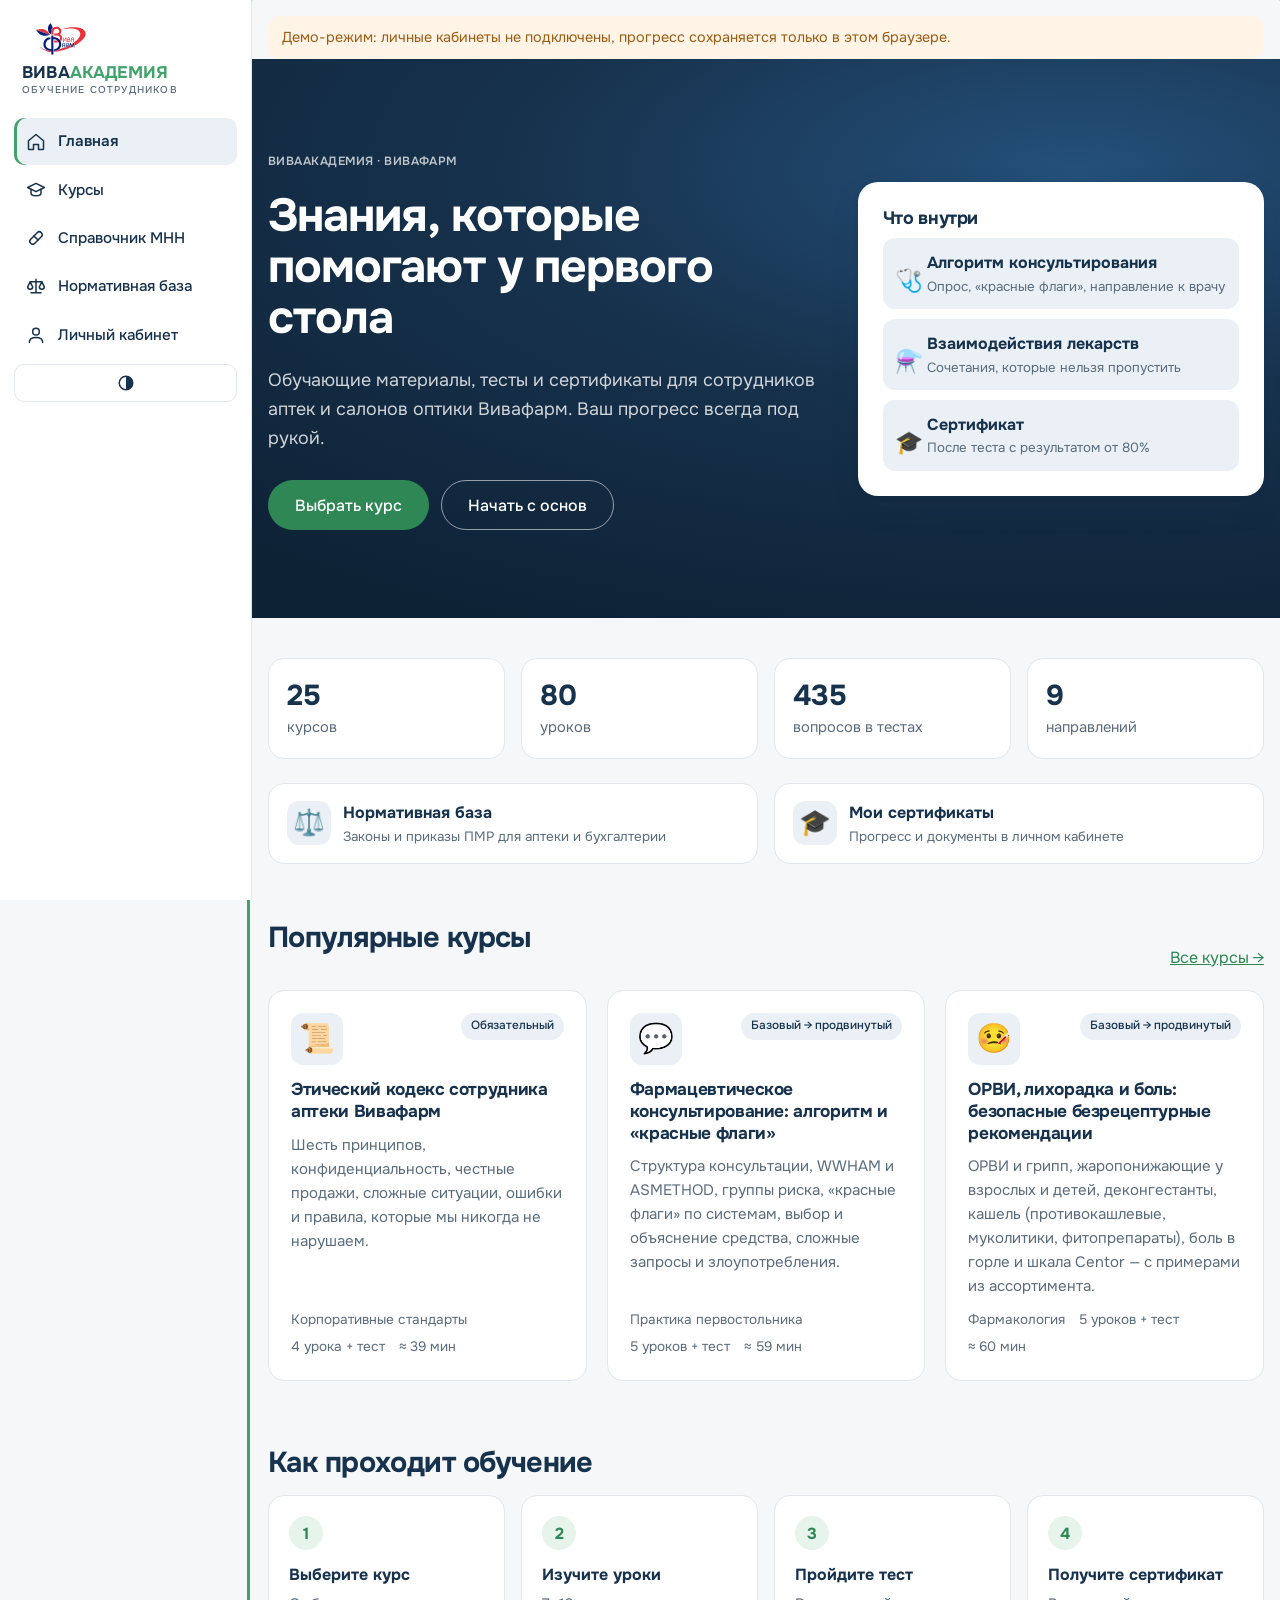
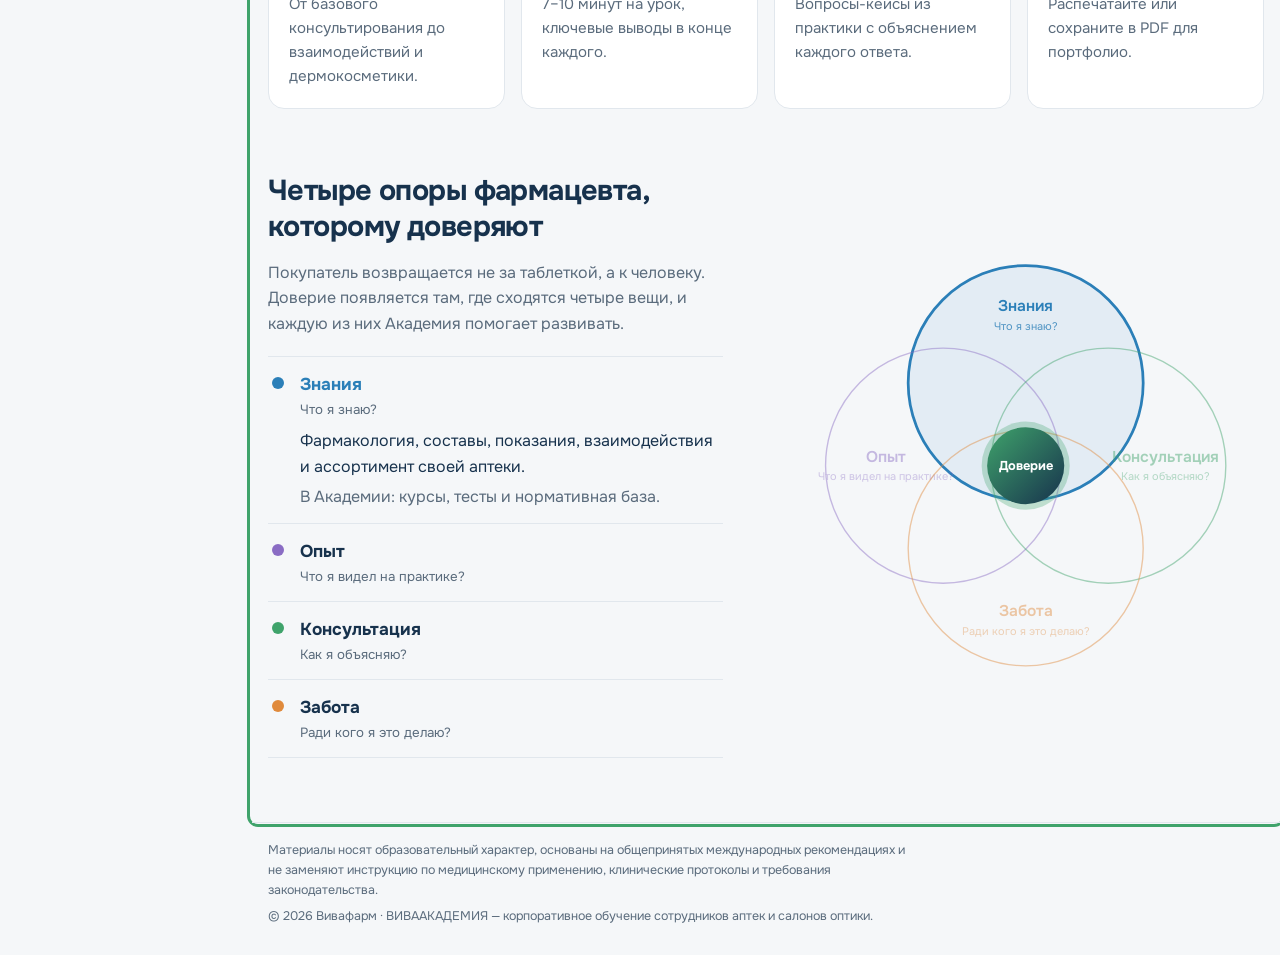
==== commit bd1df9b7: "Справочник по МНН (в работе): страница поиска, ссылки на Видаль и РЛС, сборщик каталога vivafarm.md " ====
--- a/academy/index.html
+++ b/academy/index.html
@@ -36,6 +36,7 @@
         <a href="#/courses" data-nav="courses"><svg class="ico" viewBox="0 0 24 24" aria-hidden="true"><path d="M2 9l10-5 10 5-10 5z"/><path d="M6 11.2V16c0 1.6 2.7 3 6 3s6-1.4 6-3v-4.8"/></svg><span>Курсы</span></a>
         <a href="#/events" data-nav="events"><svg class="ico" viewBox="0 0 24 24" aria-hidden="true"><rect x="3" y="5" width="18" height="16" rx="2"/><path d="M3 10h18M8 3v4M16 3v4"/></svg><span>Афиша</span></a>
         <a href="#/materials" data-nav="materials"><svg class="ico" viewBox="0 0 24 24" aria-hidden="true"><path d="M14 3H7a2 2 0 0 0-2 2v14a2 2 0 0 0 2 2h10a2 2 0 0 0 2-2V8z"/><path d="M14 3v5h5M9 13h6M9 17h6"/></svg><span>Материалы</span></a>
+        <a href="#/drugs" data-nav="drugs"><svg class="ico" viewBox="0 0 24 24" aria-hidden="true"><rect x="3" y="8.5" width="18" height="7" rx="3.5" transform="rotate(-45 12 12)"/><path d="M9.5 9.5l5 5"/></svg><span>Справочник МНН</span></a>
         <a href="#/law" data-nav="law"><svg class="ico" viewBox="0 0 24 24" aria-hidden="true"><path d="M12 4v16M6 20h12M5 7h14"/><path d="M5 7l-3 6a3 3 0 0 0 6 0zM19 7l-3 6a3 3 0 0 0 6 0z"/></svg><span>Нормативная база</span></a>
         <a href="#/profile" data-nav="profile"><svg class="ico" viewBox="0 0 24 24" aria-hidden="true"><circle cx="12" cy="8" r="4"/><path d="M4 21c0-4 3.6-6 8-6s8 2 8 6"/></svg><span>Личный кабинет</span></a>
         <a href="#/admin" data-nav="admin" hidden><svg class="ico" viewBox="0 0 24 24" aria-hidden="true"><path d="M4 20V11M10 20V5M16 20v-6M21 20H3"/></svg><span>Руководителю</span></a>
--- a/academy/css/style.css
+++ b/academy/css/style.css
@@ -1112,3 +1112,20 @@
   .lesson table.stack td:not(:first-child)::before { content: attr(data-label); display: block; font-size: .74rem; text-transform: uppercase; letter-spacing: .04em; color: var(--muted); margin-bottom: 2px; }
   .lesson .table-scroll { overflow: visible; margin: 0; }
 }
+
+/* Справочник по МНН */
+.drug-sec { margin: 24px 0; }
+.drug-sec h2 { font-size: 1.15rem; margin-bottom: 10px; }
+.drug-sec h2 .muted { font-weight: 500; font-size: .95rem; }
+.drug-src { display: flex; flex-wrap: wrap; gap: 10px; margin-bottom: 8px; }
+.drug-src .btn { flex-direction: column; align-items: flex-start; line-height: 1.2; padding: 10px 16px; height: auto; }
+.drug-src .btn small { font-weight: 400; font-size: .75rem; opacity: .8; }
+.drug-hits, .drug-items { list-style: none; margin: 0; padding: 0; display: grid; gap: 10px; }
+.drug-hits li { background: var(--surface); border: 1px solid var(--border); border-radius: var(--radius); padding: 12px 16px; }
+.drug-hits a { text-decoration: none; color: var(--heading); }
+.drug-hits small { display: block; color: var(--muted); }
+.drug-hits p { margin: 6px 0 0; font-size: .9rem; color: var(--text); }
+.drug-hits mark, .drug-items mark { background: color-mix(in srgb, var(--brand) 22%, transparent); color: inherit; border-radius: 3px; padding: 0 2px; }
+.drug-items li { padding: 8px 0; border-bottom: 1px solid var(--border); }
+.drug-items a { color: var(--text); }
+.drug-items small { display: block; color: var(--muted); font-size: .82rem; }
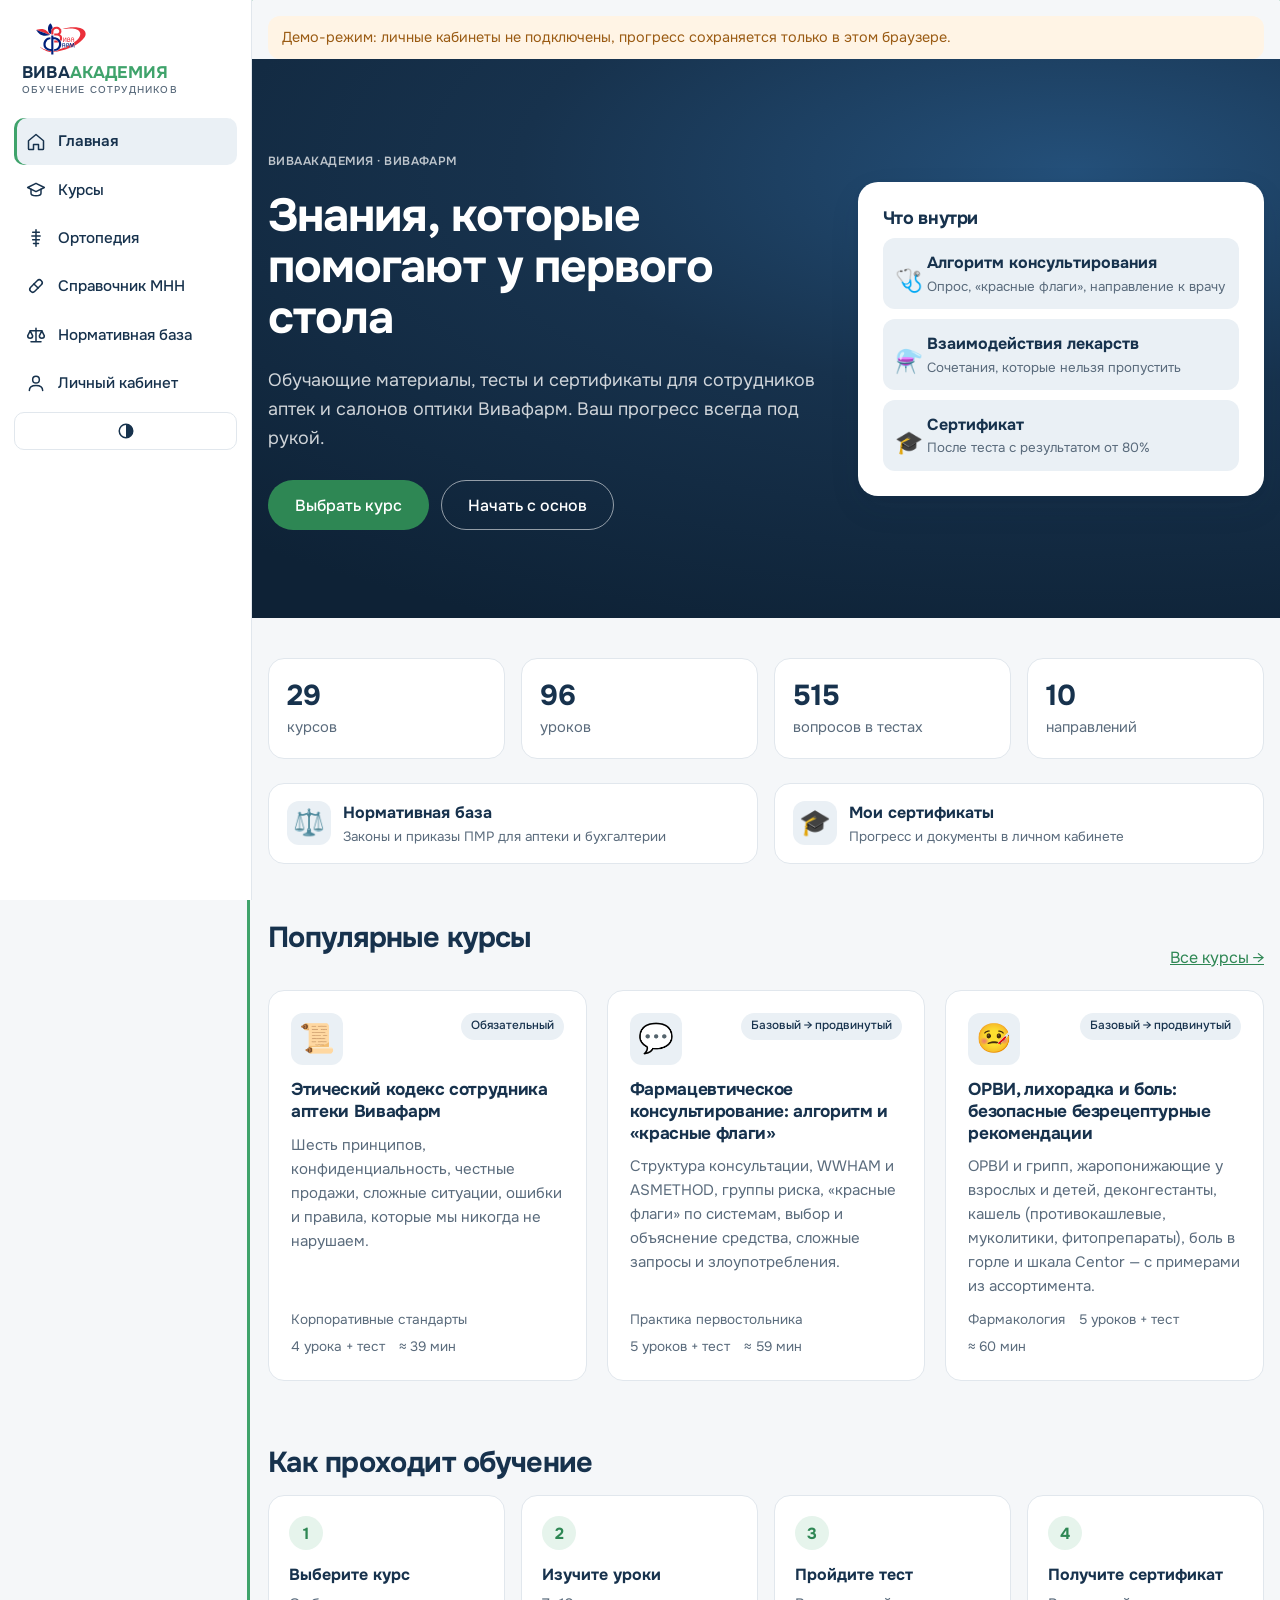
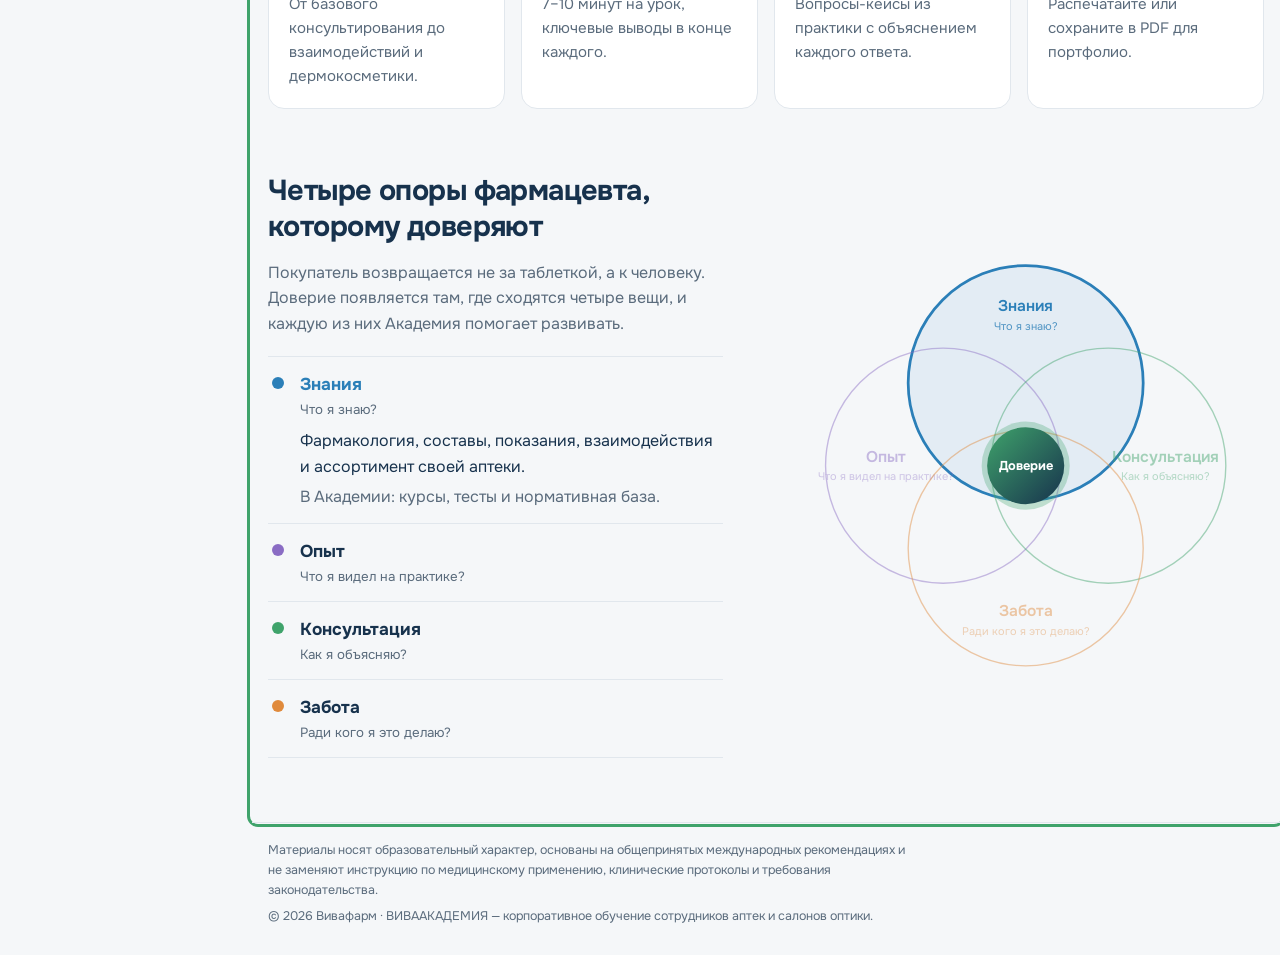
==== commit 4b259d53: "Раздел «Ортопедия»: 4 блока по ассортименту Крейт с тестами по 20 вопросов; загрузка и просмотр виде" ====
--- a/academy/index.html
+++ b/academy/index.html
@@ -34,6 +34,7 @@
       <nav id="nav" class="nav">
         <a href="#/" data-nav="home"><svg class="ico" viewBox="0 0 24 24" aria-hidden="true"><path d="M3 10.5 12 3l9 7.5V20a1 1 0 0 1-1 1h-5v-6h-6v6H4a1 1 0 0 1-1-1z"/></svg><span>Главная</span></a>
         <a href="#/courses" data-nav="courses"><svg class="ico" viewBox="0 0 24 24" aria-hidden="true"><path d="M2 9l10-5 10 5-10 5z"/><path d="M6 11.2V16c0 1.6 2.7 3 6 3s6-1.4 6-3v-4.8"/></svg><span>Курсы</span></a>
+        <a href="#/ortho" data-nav="ortho"><svg class="ico" viewBox="0 0 24 24" aria-hidden="true"><path d="M12 2v20"/><path d="M8 5h8M7 9.5h10M8 14h8M9 18.5h6"/></svg><span>Ортопедия</span></a>
         <a href="#/events" data-nav="events"><svg class="ico" viewBox="0 0 24 24" aria-hidden="true"><rect x="3" y="5" width="18" height="16" rx="2"/><path d="M3 10h18M8 3v4M16 3v4"/></svg><span>Афиша</span></a>
         <a href="#/materials" data-nav="materials"><svg class="ico" viewBox="0 0 24 24" aria-hidden="true"><path d="M14 3H7a2 2 0 0 0-2 2v14a2 2 0 0 0 2 2h10a2 2 0 0 0 2-2V8z"/><path d="M14 3v5h5M9 13h6M9 17h6"/></svg><span>Материалы</span></a>
         <a href="#/drugs" data-nav="drugs"><svg class="ico" viewBox="0 0 24 24" aria-hidden="true"><rect x="3" y="8.5" width="18" height="7" rx="3.5" transform="rotate(-45 12 12)"/><path d="M9.5 9.5l5 5"/></svg><span>Справочник МНН</span></a>
@@ -90,8 +91,10 @@
   <script src="js/data.js?v=__VERSION__"></script>
   <script src="js/data-pro.js?v=__VERSION__"></script>
   <script src="js/data-viva.js?v=__VERSION__"></script>
+  <script src="js/data-ortho.js?v=__VERSION__"></script>
   <script src="js/law.js?v=__VERSION__"></script>
   <script src="js/team.js?v=__VERSION__"></script>
+  <script src="js/interactions.js?v=__VERSION__"></script>
   <script src="js/app.js?v=__VERSION__"></script>
 </body>
 </html>
--- a/academy/css/style.css
+++ b/academy/css/style.css
@@ -1129,3 +1129,97 @@
 .drug-items li { padding: 8px 0; border-bottom: 1px solid var(--border); }
 .drug-items a { color: var(--text); }
 .drug-items small { display: block; color: var(--muted); font-size: .82rem; }
+
+/* Проверка взаимодействий */
+.drug-tabs { margin: 4px 0 16px; }
+.drug-tabs .law-tab { text-decoration: none; display: inline-block; }
+.ix-form { display: flex; gap: 10px; align-items: stretch; }
+.ix-form .search { flex: 1; margin: 0; }
+.ix-extras { display: flex; flex-wrap: wrap; gap: 6px; margin: 12px 0 8px; }
+.ix-chips { display: flex; flex-wrap: wrap; gap: 8px; margin: 16px 0 6px; }
+.ix-chip { display: inline-flex; flex-wrap: wrap; align-items: center; gap: 2px 8px; padding: 8px 10px 8px 14px; border-radius: 12px; background: var(--surface); border: 1px solid var(--border); font-weight: 600; }
+.ix-chip small { flex-basis: 100%; order: 3; font-weight: 400; color: var(--muted); font-size: .76rem; }
+.ix-chip .link-btn { font-size: 1.2rem; line-height: 1; order: 2; text-decoration: none; }
+.ix-chip--unknown { border-style: dashed; }
+.ix-list { list-style: none; margin: 0; padding: 0; display: grid; gap: 12px; }
+.ix-item { border: 1px solid var(--border); border-left: 5px solid var(--border); border-radius: var(--radius); padding: 14px 18px; background: var(--surface); }
+.ix-item p { margin: 6px 0 0; }
+.ix-sev { display: table; font-size: .72rem; font-weight: 700; text-transform: uppercase; letter-spacing: .05em; padding: 3px 8px; border-radius: 6px; margin-bottom: 6px; }
+.ix-item--contra { border-left-color: #b42318; } .ix-item--contra .ix-sev { background: #fde8e7; color: #b42318; }
+.ix-item--high { border-left-color: #dc6803; } .ix-item--high .ix-sev { background: #fef0e1; color: #b54708; }
+.ix-item--mod { border-left-color: #d4a106; } .ix-item--mod .ix-sev { background: #fdf6d8; color: #8a6a00; }
+.ix-item--time { border-left-color: #2e7d9a; } .ix-item--time .ix-sev { background: #e2f1f6; color: #1f5d73; }
+.ix-do { font-size: .93rem; }
+.ix-none { background: var(--surface-2); border-radius: var(--radius); padding: 14px 18px; }
+.ix-none p { margin: 6px 0 0; }
+@media (prefers-color-scheme: dark) { :root:not([data-theme="light"]) .ix-sev { filter: brightness(.9); } }
+@media (max-width: 520px) { .ix-form { flex-direction: column; } }
+.ix-form-sel { order: 4; flex-basis: 100%; margin-top: 4px; font: inherit; font-size: .8rem; font-weight: 500; padding: 4px 6px; border-radius: 8px; border: 1px solid var(--border); background: var(--surface-2); color: var(--text); max-width: 100%; }
+.ix-local { order: 5; color: var(--brand) !important; }
+.ix-item--low { border-left-color: #6b9a6b; } .ix-item--low .ix-sev { background: #e7f3e7; color: #2f6b2f; }
+.drug-forms { margin: 0 0 8px; }
+.drug-forms .chip small { opacity: .7; margin-left: 2px; }
+
+/* Рецептурный препарат в справочнике */
+.rx-badge { display: inline-block; margin-left: 6px; padding: 0 6px; border-radius: 6px; font-size: 11px; font-weight: 700; line-height: 18px; color: #b42318; background: #fee4e2; vertical-align: 1px; }
+@media (prefers-color-scheme: dark) { :root:not([data-theme="light"]) .rx-badge { color: #fda29b; background: rgba(240, 68, 56, .18); } }
+:root[data-theme="dark"] .rx-badge { color: #fda29b; background: rgba(240, 68, 56, .18); }
+
+/* Презентация PowerPoint в материалах */
+.mat-cover--ppt .mat-cover__type { background: #c43e1c; color: #fff; }
+.mat-orig { margin: 4px 0 0; }
+.mat-orig a { color: var(--muted, #667085); }
+
+/* ── Раздел «Ортопедия» ── */
+.ortho-hero { display: grid; grid-template-columns: 1fr auto; gap: 24px; align-items: end; padding: 28px; margin: 8px 0 24px;
+  border-radius: calc(var(--radius) * 2); background: linear-gradient(120deg, #17324d 0%, #1f4a6b 55%, #2a7563 100%); color: #fff; }
+.ortho-hero h1 { color: #fff; margin: 6px 0 10px; }
+.ortho-hero p { margin: 0; max-width: 720px; color: rgba(255,255,255,.88); }
+.ortho-hero__kicker { font-size: .78rem; font-weight: 700; letter-spacing: .08em; text-transform: uppercase; color: rgba(255,255,255,.75); }
+.ortho-hero__stat { min-width: 180px; padding: 14px 16px; border-radius: var(--radius); background: rgba(255,255,255,.12); }
+.ortho-hero__stat b { display: block; font: 700 1.6rem var(--font-head); }
+.ortho-hero__stat span { display: block; margin-bottom: 10px; font-size: .85rem; color: rgba(255,255,255,.8); }
+.ortho-blocks { display: grid; grid-template-columns: repeat(2, minmax(0, 1fr)); gap: 18px; }
+.ortho-block { display: flex; flex-direction: column; gap: 10px; padding: 20px; border: 1px solid var(--border); border-radius: calc(var(--radius) * 1.5);
+  background: var(--surface); box-shadow: var(--shadow); min-width: 0; }
+.ortho-block__head { display: flex; align-items: center; gap: 10px; }
+.ortho-block__icon { font-size: 1.6rem; }
+.ortho-block__num { font-size: .78rem; font-weight: 700; letter-spacing: .06em; text-transform: uppercase; color: var(--muted); }
+.ortho-block__head .badge { margin-left: auto; }
+.ortho-block h2 { margin: 0; font-size: 1.15rem; }
+.ortho-block h2 a { color: var(--heading); text-decoration: none; }
+.ortho-block h2 a:hover { text-decoration: underline; }
+.ortho-block p { margin: 0; }
+.ortho-lessons { margin: 0; padding-left: 20px; font-size: .92rem; }
+.ortho-lessons li { margin: 3px 0; }
+.ortho-lessons li.done { color: var(--muted); }
+.ortho-lessons li.done::marker { content: '✓  '; color: var(--accent); }
+.ortho-lessons a { color: inherit; }
+.ortho-block__foot { margin-top: auto; display: grid; gap: 10px; }
+.ortho-videos { list-style: none; margin: 4px 0 8px; padding: 0; display: grid; gap: 8px; }
+.ortho-video { display: flex; align-items: center; gap: 12px; width: 100%; padding: 10px 12px; border: 1px solid var(--border); border-radius: var(--radius);
+  background: var(--surface-2); color: var(--heading); text-decoration: none; text-align: left; font: inherit; cursor: pointer; }
+.ortho-video:hover { border-color: var(--accent); }
+.ortho-video small { display: block; color: var(--muted); font-size: .78rem; }
+.ortho-video__play { flex: none; display: grid; place-items: center; width: 34px; height: 34px; border-radius: 50%; background: var(--accent); color: #fff; font-size: .8rem; }
+.ortho-video--cloud .ortho-video__play { background: #1f4a6b; }
+.ortho-news { margin: 24px 0 12px; padding: 18px 20px; border-radius: calc(var(--radius) * 1.5); background: var(--accent-soft); }
+.ortho-news h2 { margin: 0 0 8px; font-size: 1.1rem; }
+.ortho-news ul { margin: 0 0 12px; padding-left: 20px; }
+.ortho-promo { display: flex; align-items: center; gap: 14px; text-decoration: none; color: var(--heading);
+  background: linear-gradient(120deg, #17324d 0%, #1f4a6b 60%, #2a7563 100%); color: #fff; }
+.ortho-promo small { display: block; margin-top: 3px; color: rgba(255,255,255,.82); font-size: .82rem; }
+.ortho-promo__icon { font-size: 1.8rem; }
+.ortho-promo__go { margin-left: auto; font-size: 1.4rem; }
+@media (max-width: 760px) {
+  .ortho-hero { grid-template-columns: 1fr; padding: 20px; }
+  .ortho-blocks { grid-template-columns: 1fr; }
+}
+
+/* Видео в материалах */
+.mat-cover--video .mat-cover__type { background: var(--accent); color: #fff; }
+.mat-cover__play { position: absolute; left: 50%; top: 42%; transform: translate(-50%, -50%); display: grid; place-items: center; width: 52px; height: 52px;
+  border-radius: 50%; background: rgba(255,255,255,.22); color: #fff; font-size: 1.2rem; }
+.modal:has(.modal__body--video) { width: min(960px, 94vw); max-width: 94vw; }
+.modal__body--video { width: 100%; box-sizing: border-box; }
+.mat-video { display: block; width: 100%; max-height: 70vh; margin: 8px 0 14px; border-radius: var(--radius); background: #000; }
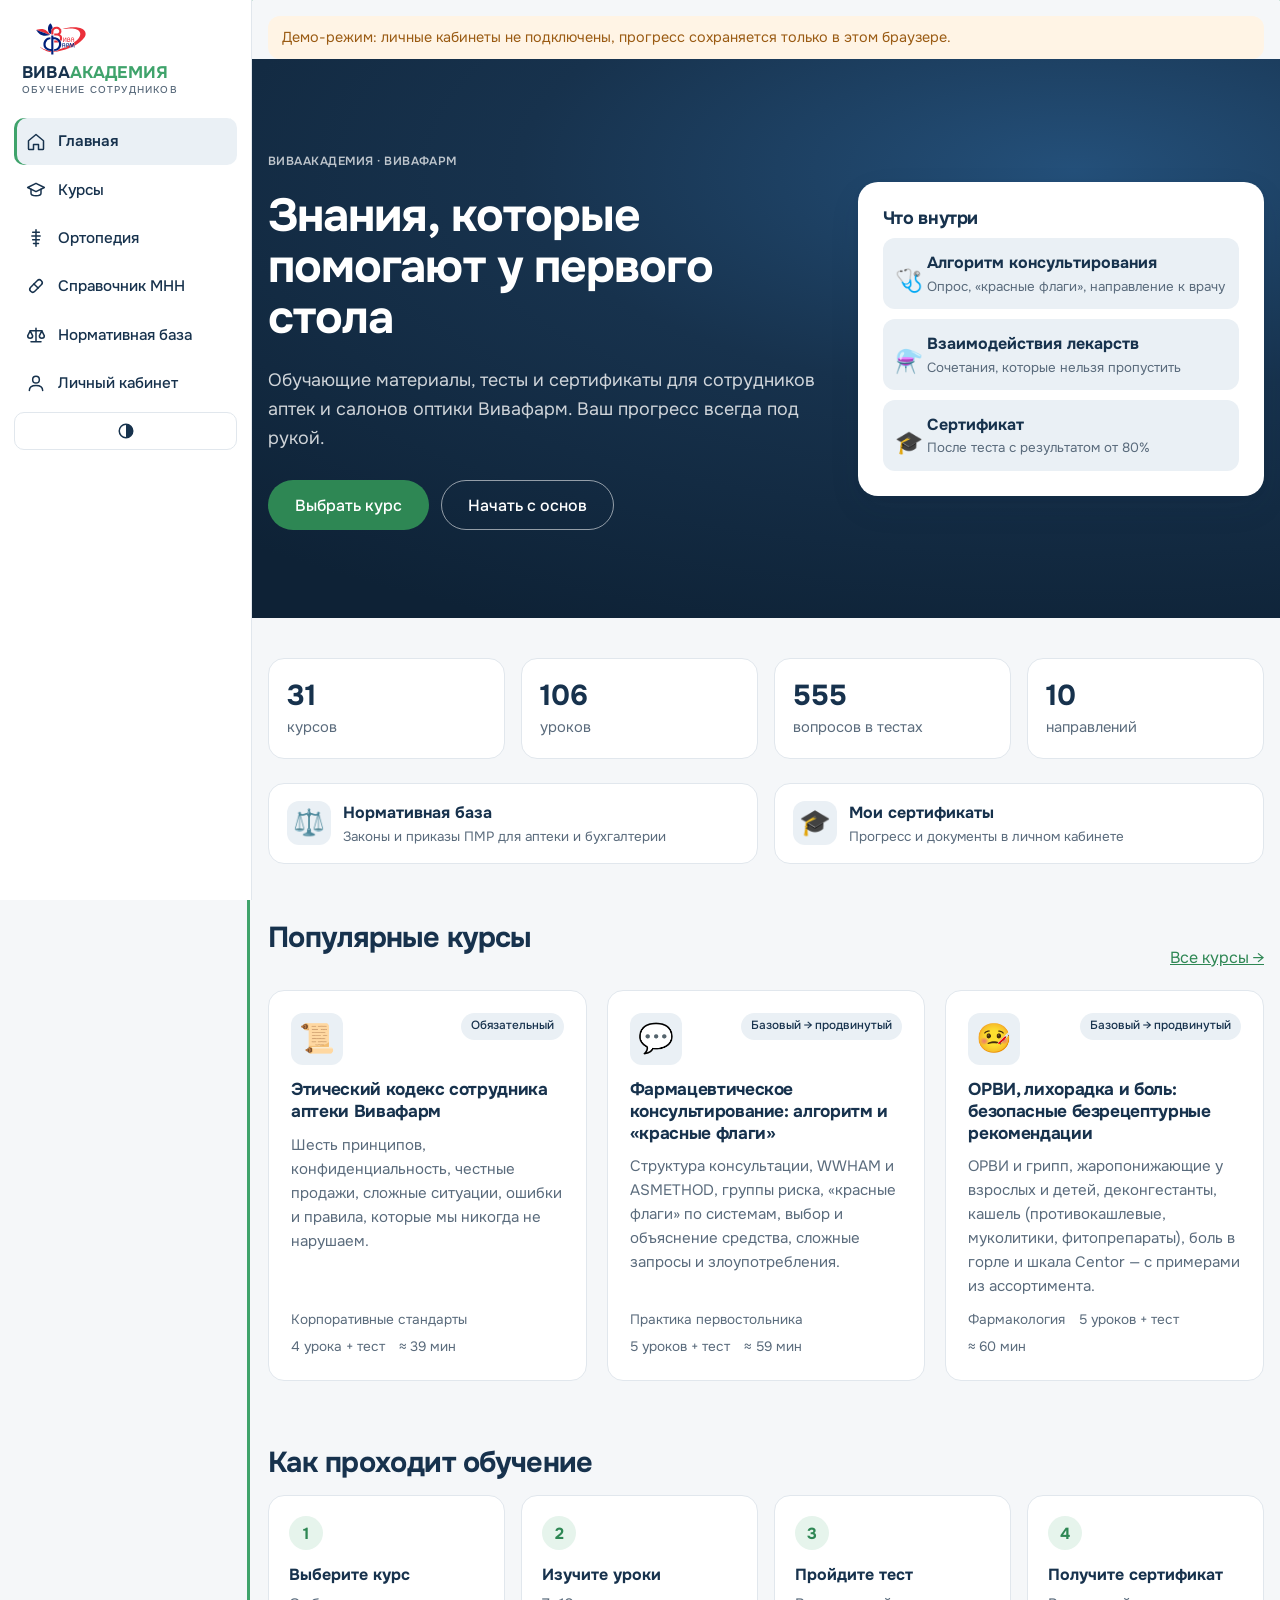
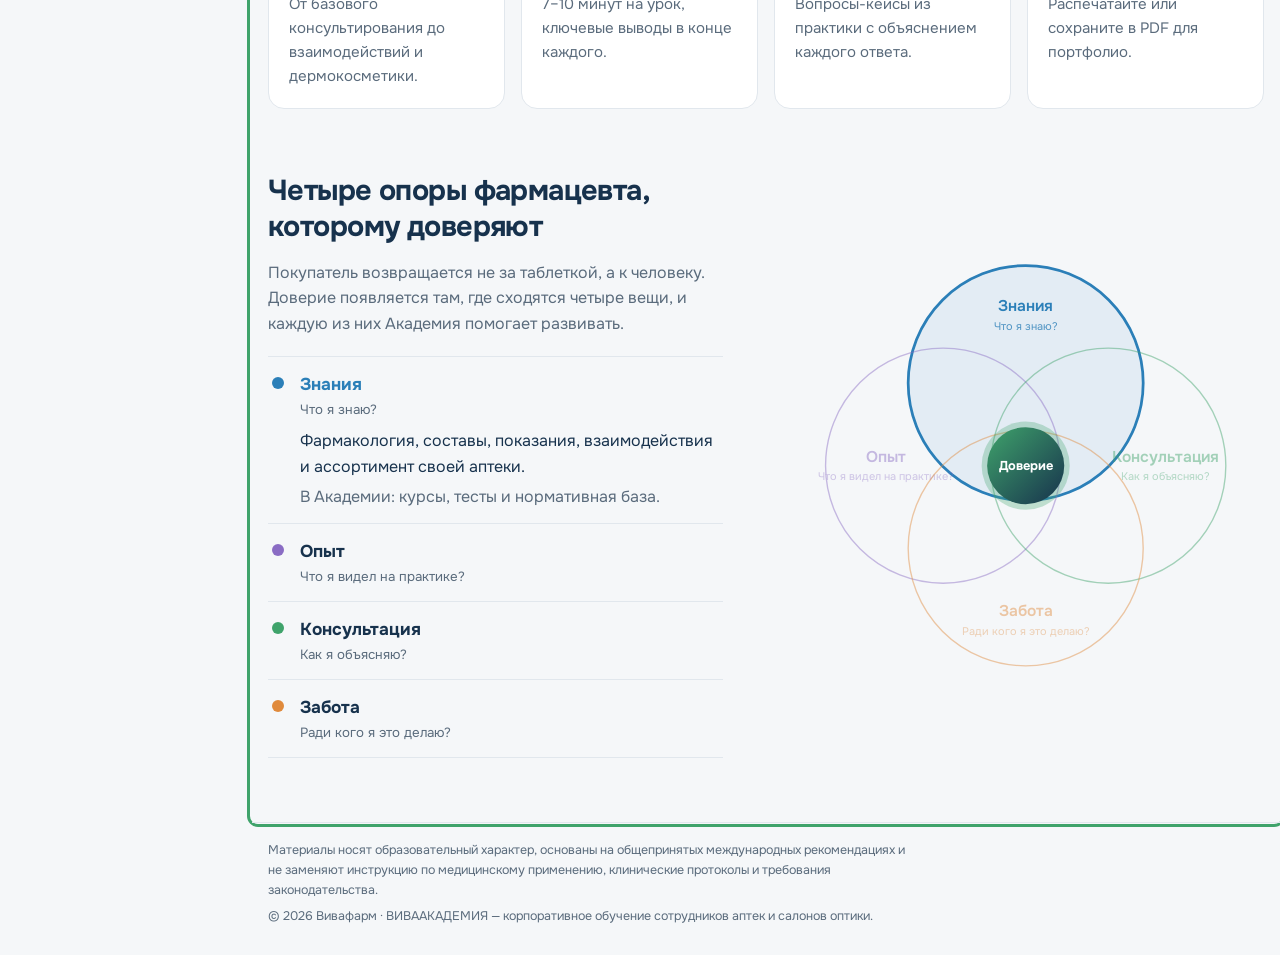
==== commit a8a10696: "Рейтинг продаж по акциям: загрузка Excel от руководства, топ-10 и мои продажи в личном кабинете - Им" ====
--- a/academy/index.html
+++ b/academy/index.html
@@ -35,6 +35,7 @@
         <a href="#/" data-nav="home"><svg class="ico" viewBox="0 0 24 24" aria-hidden="true"><path d="M3 10.5 12 3l9 7.5V20a1 1 0 0 1-1 1h-5v-6h-6v6H4a1 1 0 0 1-1-1z"/></svg><span>Главная</span></a>
         <a href="#/courses" data-nav="courses"><svg class="ico" viewBox="0 0 24 24" aria-hidden="true"><path d="M2 9l10-5 10 5-10 5z"/><path d="M6 11.2V16c0 1.6 2.7 3 6 3s6-1.4 6-3v-4.8"/></svg><span>Курсы</span></a>
         <a href="#/ortho" data-nav="ortho"><svg class="ico" viewBox="0 0 24 24" aria-hidden="true"><path d="M12 2v20"/><path d="M8 5h8M7 9.5h10M8 14h8M9 18.5h6"/></svg><span>Ортопедия</span></a>
+        <a href="#/sales" data-nav="sales"><svg class="ico" viewBox="0 0 24 24" aria-hidden="true"><path d="M8 21h8M12 17v4M7 4h10v5a5 5 0 0 1-10 0z"/><path d="M7 6H4a3 3 0 0 0 3 4M17 6h3a3 3 0 0 1-3 4"/></svg><span>Рейтинг продаж</span></a>
         <a href="#/events" data-nav="events"><svg class="ico" viewBox="0 0 24 24" aria-hidden="true"><rect x="3" y="5" width="18" height="16" rx="2"/><path d="M3 10h18M8 3v4M16 3v4"/></svg><span>Афиша</span></a>
         <a href="#/materials" data-nav="materials"><svg class="ico" viewBox="0 0 24 24" aria-hidden="true"><path d="M14 3H7a2 2 0 0 0-2 2v14a2 2 0 0 0 2 2h10a2 2 0 0 0 2-2V8z"/><path d="M14 3v5h5M9 13h6M9 17h6"/></svg><span>Материалы</span></a>
         <a href="#/drugs" data-nav="drugs"><svg class="ico" viewBox="0 0 24 24" aria-hidden="true"><rect x="3" y="8.5" width="18" height="7" rx="3.5" transform="rotate(-45 12 12)"/><path d="M9.5 9.5l5 5"/></svg><span>Справочник МНН</span></a>
--- a/academy/css/style.css
+++ b/academy/css/style.css
@@ -1223,3 +1223,38 @@
 .modal:has(.modal__body--video) { width: min(960px, 94vw); max-width: 94vw; }
 .modal__body--video { width: 100%; box-sizing: border-box; }
 .mat-video { display: block; width: 100%; max-height: 70vh; margin: 8px 0 14px; border-radius: var(--radius); background: #000; }
+.mat-frame { position: relative; width: 100%; aspect-ratio: 16 / 9; margin: 8px 0 14px; border-radius: var(--radius); overflow: hidden; background: #000; }
+.mat-frame iframe { position: absolute; inset: 0; width: 100%; height: 100%; border: 0; }
+.ortho-mats { margin: 28px 0 8px; }
+.ortho-mats .section__head { display: flex; align-items: flex-end; justify-content: space-between; gap: 12px; flex-wrap: wrap; margin-bottom: 10px; }
+.ortho-video--doc .ortho-video__play { background: #1f4a6b; font: 700 .62rem var(--font-head); letter-spacing: .04em; }
+.ortho-video--ppt .ortho-video__play { background: #c43e1c; }
+.conv-steps { margin: 4px 0 12px; padding-left: 18px; } .conv-steps li { margin: 3px 0; }
+.ortho-sub { margin: 18px 0 10px; font-size: 1rem; }
+.ortho-notes { display: grid; grid-template-columns: repeat(auto-fill, minmax(240px, 1fr)); gap: 12px; margin-bottom: 8px; }
+.ortho-note { display: flex; flex-direction: column; gap: 6px; padding: 14px 16px; border: 1px solid var(--border); border-radius: var(--radius); background: var(--surface); color: var(--heading); text-decoration: none; }
+.ortho-note:hover { border-color: var(--accent); }
+.ortho-note small { color: var(--muted); }
+.ortho-note__tag { align-self: flex-start; display: inline-block; padding: 2px 8px; border-radius: 6px; background: var(--accent-soft); color: var(--accent); font: 700 .7rem var(--font-head); letter-spacing: .06em; text-transform: uppercase; }
+.ortho-video--note .ortho-video__play { background: #6b4fa3; font: 700 .7rem var(--font-head); }
+.crumbs { overflow-wrap: anywhere; }
+
+/* ── Рейтинг продаж по акциям ── */
+.sales-grid { display: grid; grid-template-columns: minmax(0, 1.4fr) minmax(0, 1fr); gap: 18px; }
+.sales-grid h2, .panel > h2 { font-size: 1.15rem; margin: 0 0 12px; }
+@media (max-width: 860px) { .sales-grid { grid-template-columns: 1fr; } }
+.sales-me { display: flex; align-items: center; gap: 14px; margin: 4px 0 12px; }
+.sales-me__place { display: grid; place-items: center; min-width: 56px; height: 56px; padding: 0 8px; border-radius: 16px; background: var(--accent-soft); color: var(--accent); font: 700 1.5rem var(--font-head); }
+.sales-me small { display: block; color: var(--muted); }
+.sales-promos { list-style: none; margin: 0 0 12px; padding: 0; }
+.sales-promos li { display: flex; justify-content: space-between; gap: 12px; padding: 8px 0; border-bottom: 1px dashed var(--border); }
+.sales-promos li:last-child { border-bottom: 0; }
+.sales-promos li span { min-width: 0; overflow-wrap: anywhere; }
+.sales-promos li small { display: block; color: var(--muted); font-size: .8rem; }
+.sales-promos li b { white-space: nowrap; }
+.sales-table td:nth-child(n+4), .sales-table th:nth-child(n+4) { text-align: right; white-space: nowrap; }
+.prof-sales { padding-bottom: 14px; margin-bottom: 14px; border-bottom: 1px solid var(--border); }
+.prof-sales h3 { margin-bottom: 2px; }
+.modal__body--wide { width: min(820px, 94vw); box-sizing: border-box; }
+.modal:has(.modal__body--wide) { width: min(820px, 94vw); max-width: 94vw; }
+.sales-map select { min-width: 210px; }
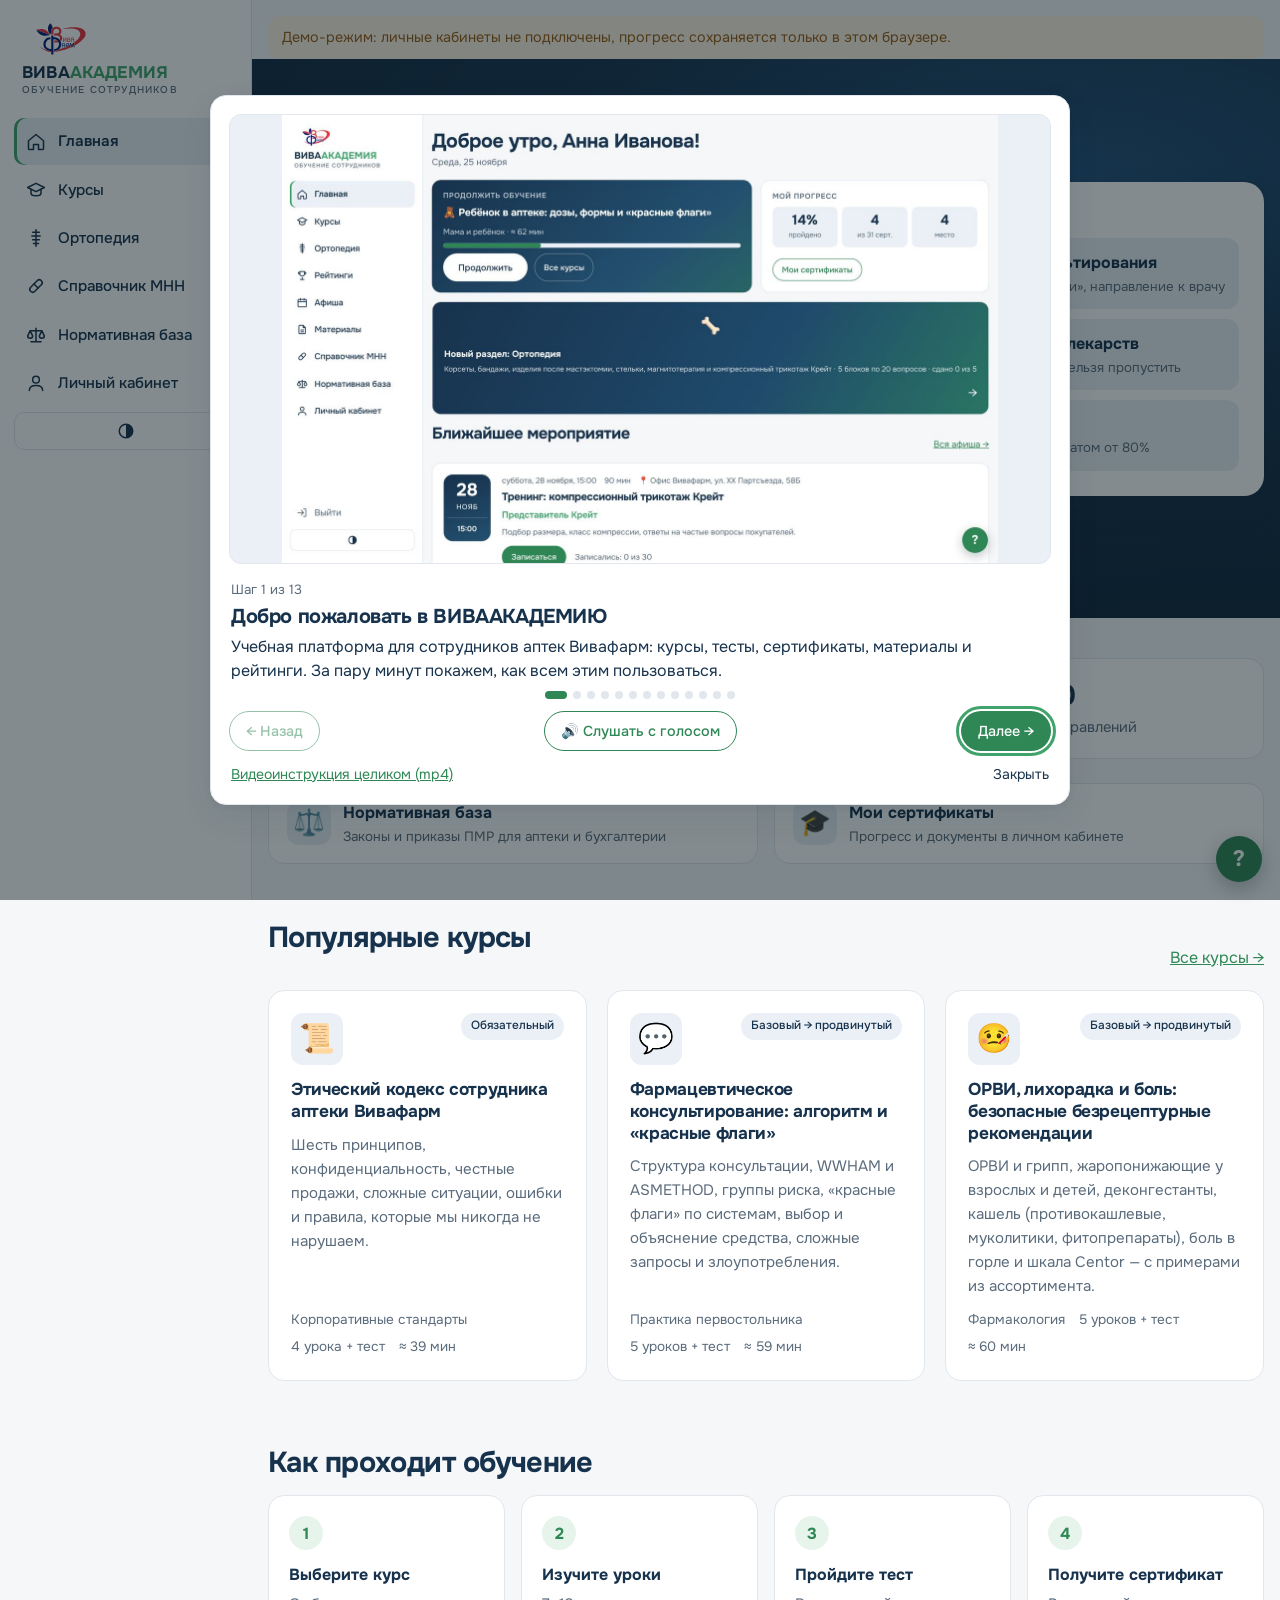
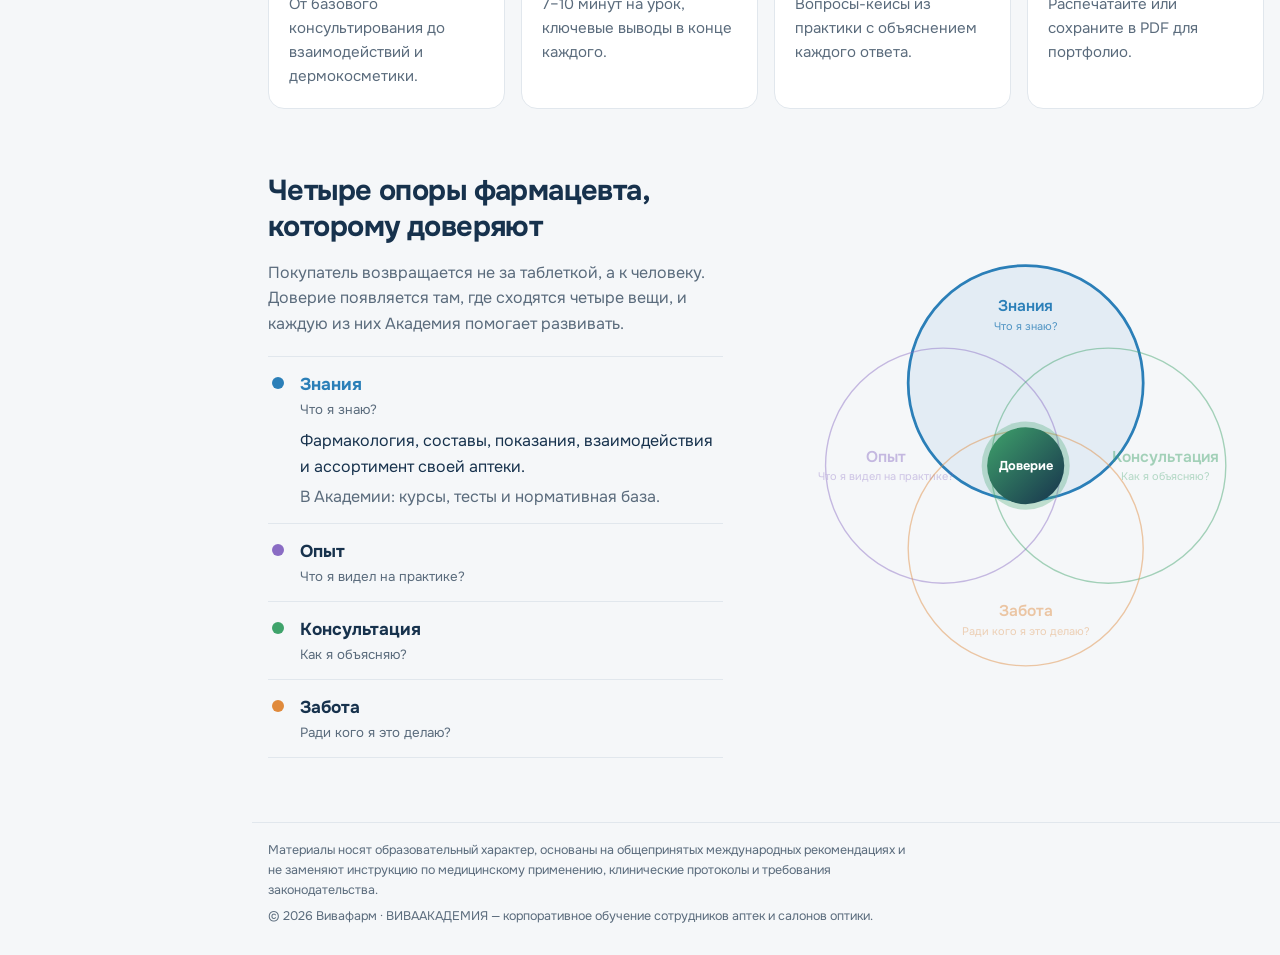
==== commit e49d34aa: "Инструкция по сайту: слайды с голосом при первом заходе, кнопка «?» и видео - 13 слайдов с настоящим" ====
--- a/academy/index.html
+++ b/academy/index.html
@@ -35,7 +35,7 @@
         <a href="#/" data-nav="home"><svg class="ico" viewBox="0 0 24 24" aria-hidden="true"><path d="M3 10.5 12 3l9 7.5V20a1 1 0 0 1-1 1h-5v-6h-6v6H4a1 1 0 0 1-1-1z"/></svg><span>Главная</span></a>
         <a href="#/courses" data-nav="courses"><svg class="ico" viewBox="0 0 24 24" aria-hidden="true"><path d="M2 9l10-5 10 5-10 5z"/><path d="M6 11.2V16c0 1.6 2.7 3 6 3s6-1.4 6-3v-4.8"/></svg><span>Курсы</span></a>
         <a href="#/ortho" data-nav="ortho"><svg class="ico" viewBox="0 0 24 24" aria-hidden="true"><path d="M12 2v20"/><path d="M8 5h8M7 9.5h10M8 14h8M9 18.5h6"/></svg><span>Ортопедия</span></a>
-        <a href="#/sales" data-nav="sales"><svg class="ico" viewBox="0 0 24 24" aria-hidden="true"><path d="M8 21h8M12 17v4M7 4h10v5a5 5 0 0 1-10 0z"/><path d="M7 6H4a3 3 0 0 0 3 4M17 6h3a3 3 0 0 1-3 4"/></svg><span>Рейтинг продаж</span></a>
+        <a href="#/sales" data-nav="sales"><svg class="ico" viewBox="0 0 24 24" aria-hidden="true"><path d="M8 21h8M12 17v4M7 4h10v5a5 5 0 0 1-10 0z"/><path d="M7 6H4a3 3 0 0 0 3 4M17 6h3a3 3 0 0 1-3 4"/></svg><span>Рейтинги</span></a>
         <a href="#/events" data-nav="events"><svg class="ico" viewBox="0 0 24 24" aria-hidden="true"><rect x="3" y="5" width="18" height="16" rx="2"/><path d="M3 10h18M8 3v4M16 3v4"/></svg><span>Афиша</span></a>
         <a href="#/materials" data-nav="materials"><svg class="ico" viewBox="0 0 24 24" aria-hidden="true"><path d="M14 3H7a2 2 0 0 0-2 2v14a2 2 0 0 0 2 2h10a2 2 0 0 0 2-2V8z"/><path d="M14 3v5h5M9 13h6M9 17h6"/></svg><span>Материалы</span></a>
         <a href="#/drugs" data-nav="drugs"><svg class="ico" viewBox="0 0 24 24" aria-hidden="true"><rect x="3" y="8.5" width="18" height="7" rx="3.5" transform="rotate(-45 12 12)"/><path d="M9.5 9.5l5 5"/></svg><span>Справочник МНН</span></a>
@@ -85,6 +85,7 @@
     </div>
   </footer>
 
+  <button type="button" class="help-fab no-print" data-guide-open aria-label="Инструкция: как пользоваться сайтом" title="Как пользоваться сайтом">?</button>
   <dialog id="modal" class="modal"></dialog>
   <div id="toast" class="toast" role="status" aria-live="polite"></div>
 
--- a/academy/css/style.css
+++ b/academy/css/style.css
@@ -1258,3 +1258,51 @@
 .modal__body--wide { width: min(820px, 94vw); box-sizing: border-box; }
 .modal:has(.modal__body--wide) { width: min(820px, 94vw); max-width: 94vw; }
 .sales-map select { min-width: 210px; }
+.sales-kpi { display: grid; grid-template-columns: repeat(3, minmax(0, 1fr)); gap: 8px; margin: 4px 0 10px; }
+.sales-kpi div { padding: 10px; border-radius: var(--radius); background: var(--surface-2); text-align: center; }
+.sales-kpi b { display: block; font: 700 1.15rem var(--font-head); color: var(--heading); }
+.sales-kpi span { font-size: .78rem; color: var(--muted); }
+.sales-groups summary { cursor: pointer; font-size: .9rem; margin-bottom: 6px; }
+.sales-promos .progress { margin-top: 4px; }
+.pct-ok { color: var(--accent); }
+.pct-mid { color: var(--warn); }
+.pct-low { color: var(--danger); }
+.sales-zone { font-size: .95rem; margin: 14px 0 4px; }
+.sales-zone--top { color: var(--accent); }
+.sales-zone--mid { color: var(--warn); }
+.sales-zone--low { color: var(--danger); }
+.sales-table tr.is-me td { background: var(--accent-soft); }
+.sales-table small { display: block; }
+.table-scroll { max-width: 100%; overflow-x: auto; -webkit-overflow-scrolling: touch; }
+.sales-grid > *, .panel { min-width: 0; }
+.sales-tabs { margin-bottom: 10px; }
+
+/* Инструкция по сайту */
+.modal--guide { width: min(860px, calc(100% - 24px)); }
+.guide { padding: 18px; }
+.guide__media { border-radius: 12px; overflow: hidden; border: 1px solid var(--border); background: var(--surface-2, #f4f7f8); aspect-ratio: 16 / 10; max-height: 50vh; width: 100%; }
+.guide__media img { display: block; width: 100%; height: 100%; object-fit: contain; }
+.guide__text { margin: 12px 2px 4px; min-height: 6.4em; }
+.guide__text h2 { margin: 2px 0 6px; font-size: 1.25rem; }
+.guide__text p { margin: 0; line-height: 1.5; }
+.guide__dots { display: flex; justify-content: center; gap: 6px; margin: 8px 0 12px; flex-wrap: wrap; }
+.guide__dots button { width: 8px; height: 8px; padding: 0; border: 0; border-radius: 50%; background: var(--border); cursor: pointer; }
+.guide__dots button.is-on { background: var(--accent); width: 22px; border-radius: 4px; }
+.guide__nav { display: flex; gap: 8px; justify-content: space-between; align-items: center; flex-wrap: wrap; }
+.guide__nav .guide__voice { margin: 0 auto; }
+.guide__foot { display: flex; justify-content: space-between; gap: 12px; margin: 12px 2px 0; flex-wrap: wrap; }
+@media (max-width: 560px) {
+  .guide { padding: 12px; }
+  .guide__text { min-height: 0; }
+  .guide__text h2 { font-size: 1.1rem; }
+  .guide__nav .guide__voice { order: -1; width: 100%; margin: 0 0 4px; }
+}
+.help-fab {
+  position: fixed; right: 18px; bottom: 18px; z-index: 45; width: 46px; height: 46px; border-radius: 50%;
+  border: 0; background: var(--accent); color: #fff; font-family: inherit; font-size: 1.4rem; font-weight: 700; line-height: 1; cursor: pointer;
+  box-shadow: 0 6px 18px rgba(8, 24, 31, .25);
+}
+.help-fab:hover { filter: brightness(1.08); }
+.help-fab:focus-visible { outline: 3px solid var(--accent, #f5a623); outline-offset: 2px; }
+@media (max-width: 1100px) { body.logged-in .help-fab { bottom: calc(76px + env(safe-area-inset-bottom)); right: 12px; width: 42px; height: 42px; } }
+@media print { .help-fab { display: none; } }
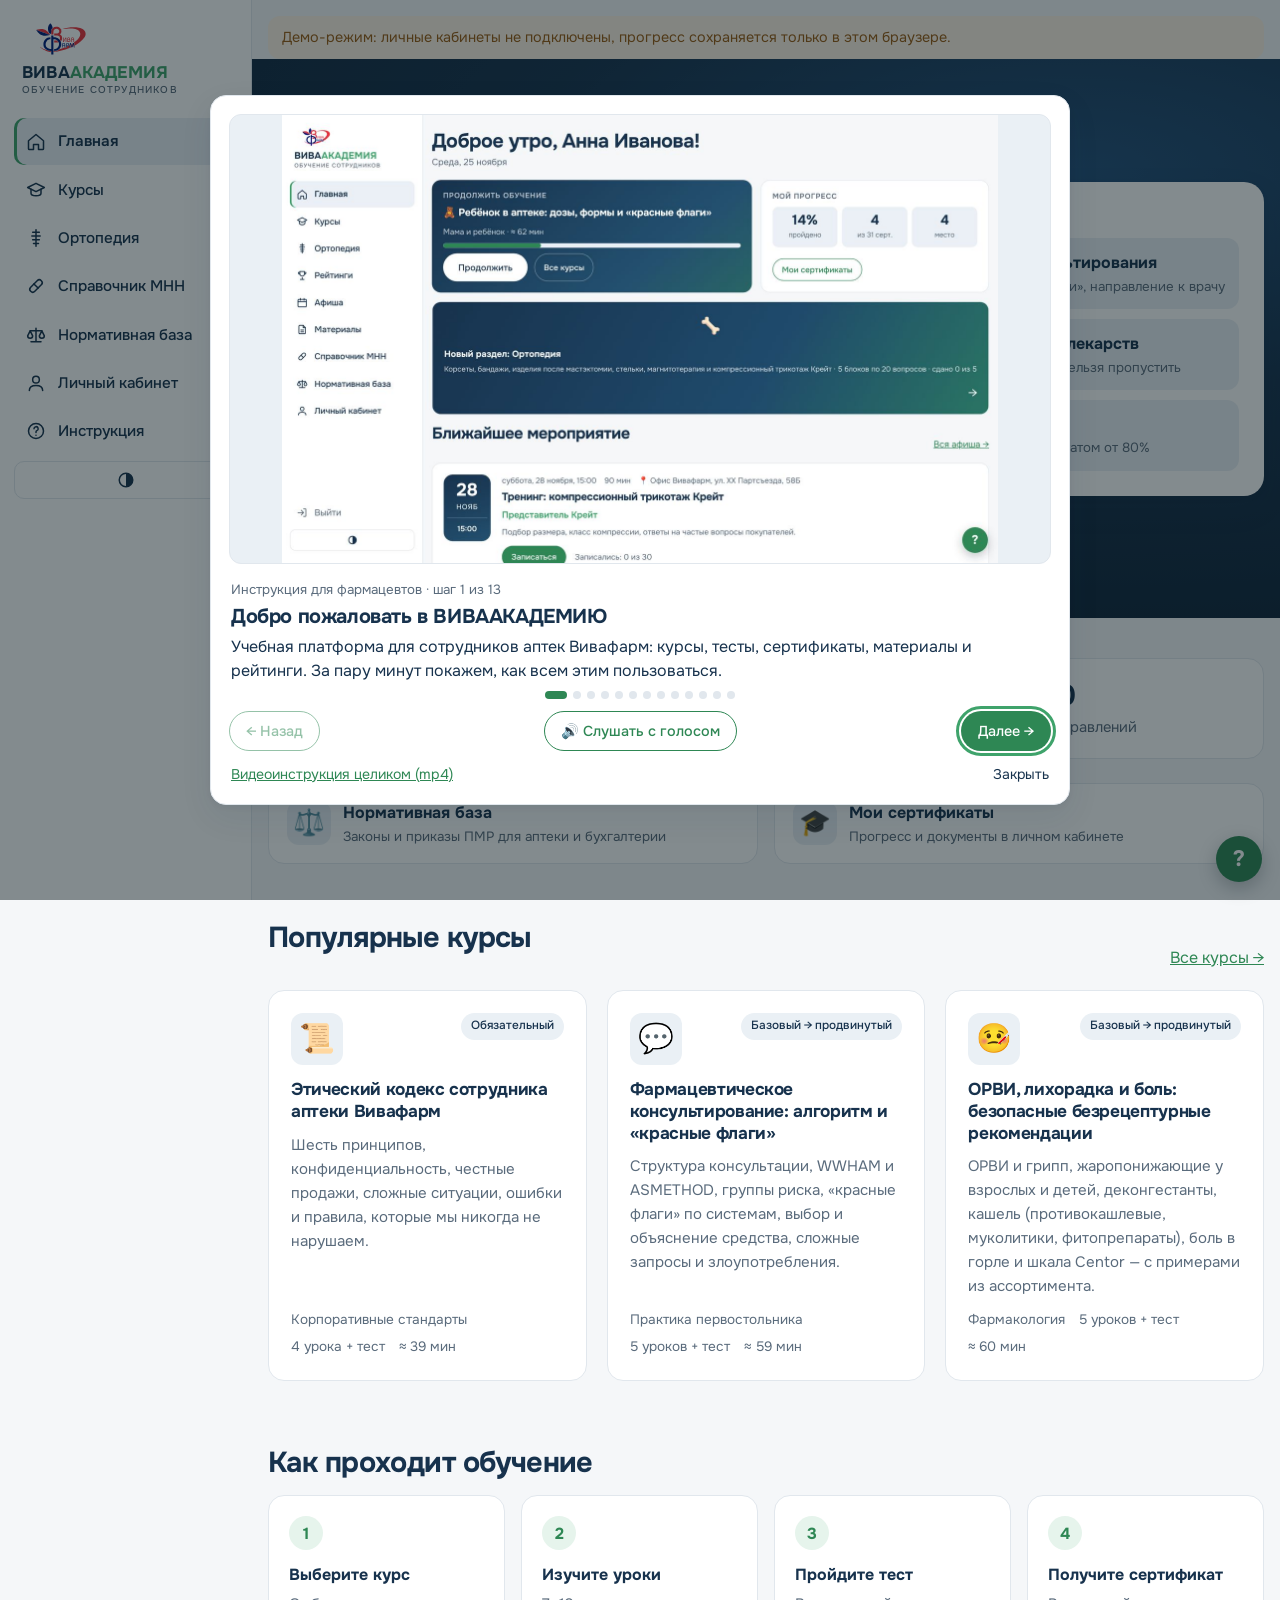
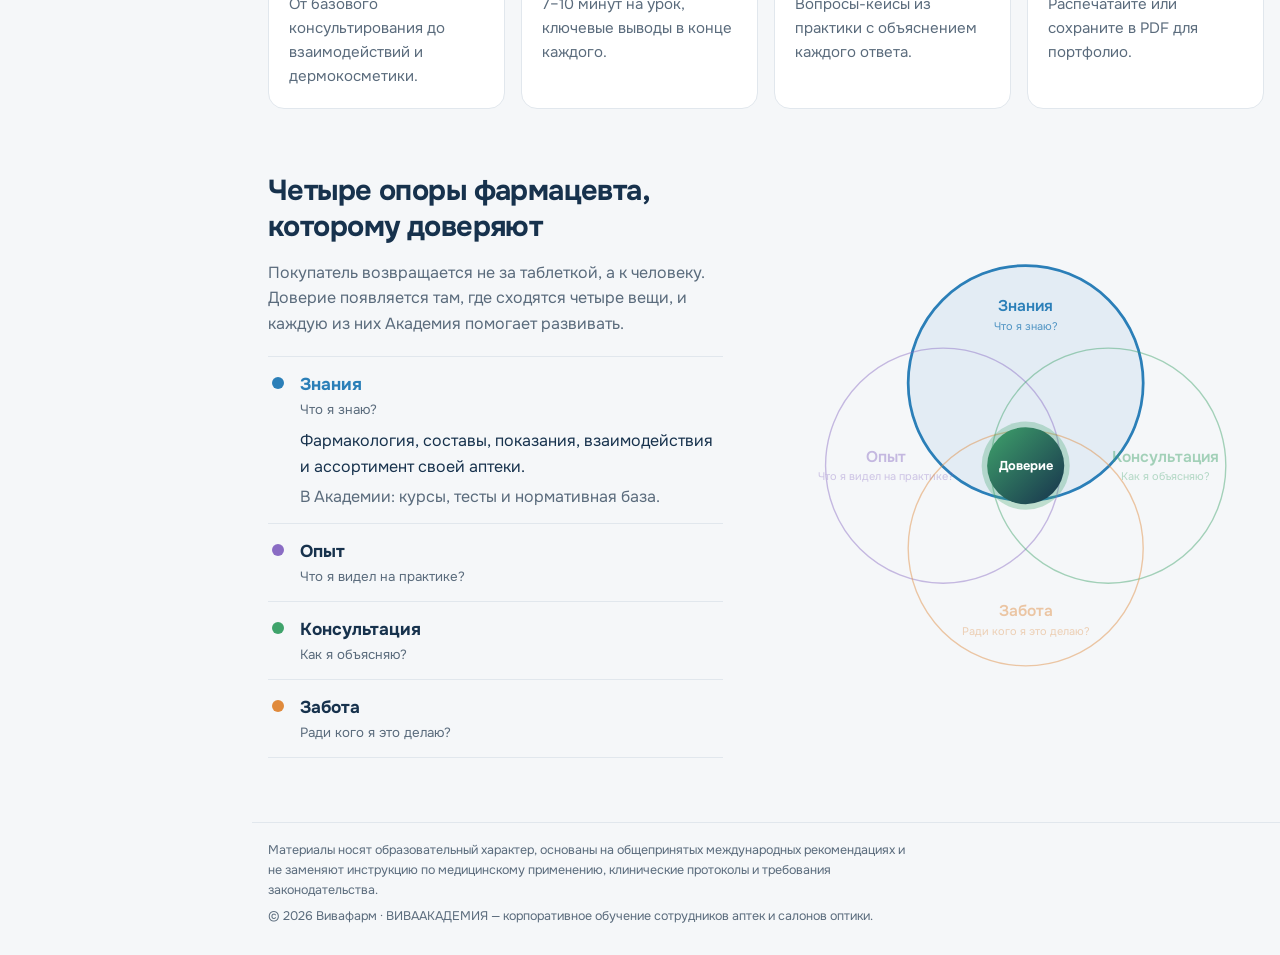
==== commit bb516a5a: "Пункт меню «Инструкция»: презентации для фармацевтов и для руководителей - Страница #/help с двумя п" ====
--- a/academy/index.html
+++ b/academy/index.html
@@ -42,6 +42,7 @@
         <a href="#/law" data-nav="law"><svg class="ico" viewBox="0 0 24 24" aria-hidden="true"><path d="M12 4v16M6 20h12M5 7h14"/><path d="M5 7l-3 6a3 3 0 0 0 6 0zM19 7l-3 6a3 3 0 0 0 6 0z"/></svg><span>Нормативная база</span></a>
         <a href="#/profile" data-nav="profile"><svg class="ico" viewBox="0 0 24 24" aria-hidden="true"><circle cx="12" cy="8" r="4"/><path d="M4 21c0-4 3.6-6 8-6s8 2 8 6"/></svg><span>Личный кабинет</span></a>
         <a href="#/admin" data-nav="admin" hidden><svg class="ico" viewBox="0 0 24 24" aria-hidden="true"><path d="M4 20V11M10 20V5M16 20v-6M21 20H3"/></svg><span>Руководителю</span></a>
+        <a href="#/help" data-nav="help"><svg class="ico" viewBox="0 0 24 24" aria-hidden="true"><circle cx="12" cy="12" r="9"/><path d="M9.6 9.3a2.5 2.5 0 1 1 3.4 2.3c-.6.3-1 .8-1 1.5v.6M12 17h.01"/></svg><span>Инструкция</span></a>
         <button class="nav-logout" type="button" hidden><svg class="ico" viewBox="0 0 24 24" aria-hidden="true"><path d="M15 4h4a1 1 0 0 1 1 1v14a1 1 0 0 1-1 1h-4M10 17l5-5-5-5M15 12H3"/></svg><span>Выйти</span></button>
         <button class="theme-btn" type="button" aria-label="Сменить тему"><svg viewBox="0 0 24 24" width="18" height="18" aria-hidden="true"><circle cx="12" cy="12" r="9" fill="none" stroke="currentColor" stroke-width="2"/><path d="M12 3a9 9 0 0 1 0 18z" fill="currentColor"/></svg></button>
       </nav>
--- a/academy/css/style.css
+++ b/academy/css/style.css
@@ -1306,3 +1306,10 @@
 .help-fab:focus-visible { outline: 3px solid var(--accent, #f5a623); outline-offset: 2px; }
 @media (max-width: 1100px) { body.logged-in .help-fab { bottom: calc(76px + env(safe-area-inset-bottom)); right: 12px; width: 42px; height: 42px; } }
 @media print { .help-fab { display: none; } }
+.help-grid { display: grid; grid-template-columns: repeat(auto-fit, minmax(min(100%, 420px), 1fr)); gap: 18px; }
+.help-card { display: flex; flex-direction: column; gap: 14px; min-width: 0; }
+.help-card img { width: 100%; height: auto; aspect-ratio: 16 / 10; object-fit: cover; object-position: top; border-radius: 12px; border: 1px solid var(--border); }
+.help-card h2 { margin: 0 0 6px; }
+.help-card details { margin-top: 12px; }
+.help-steps { margin: 8px 0 0; padding-left: 1.4em; }
+.help-steps li { margin: 4px 0; }
